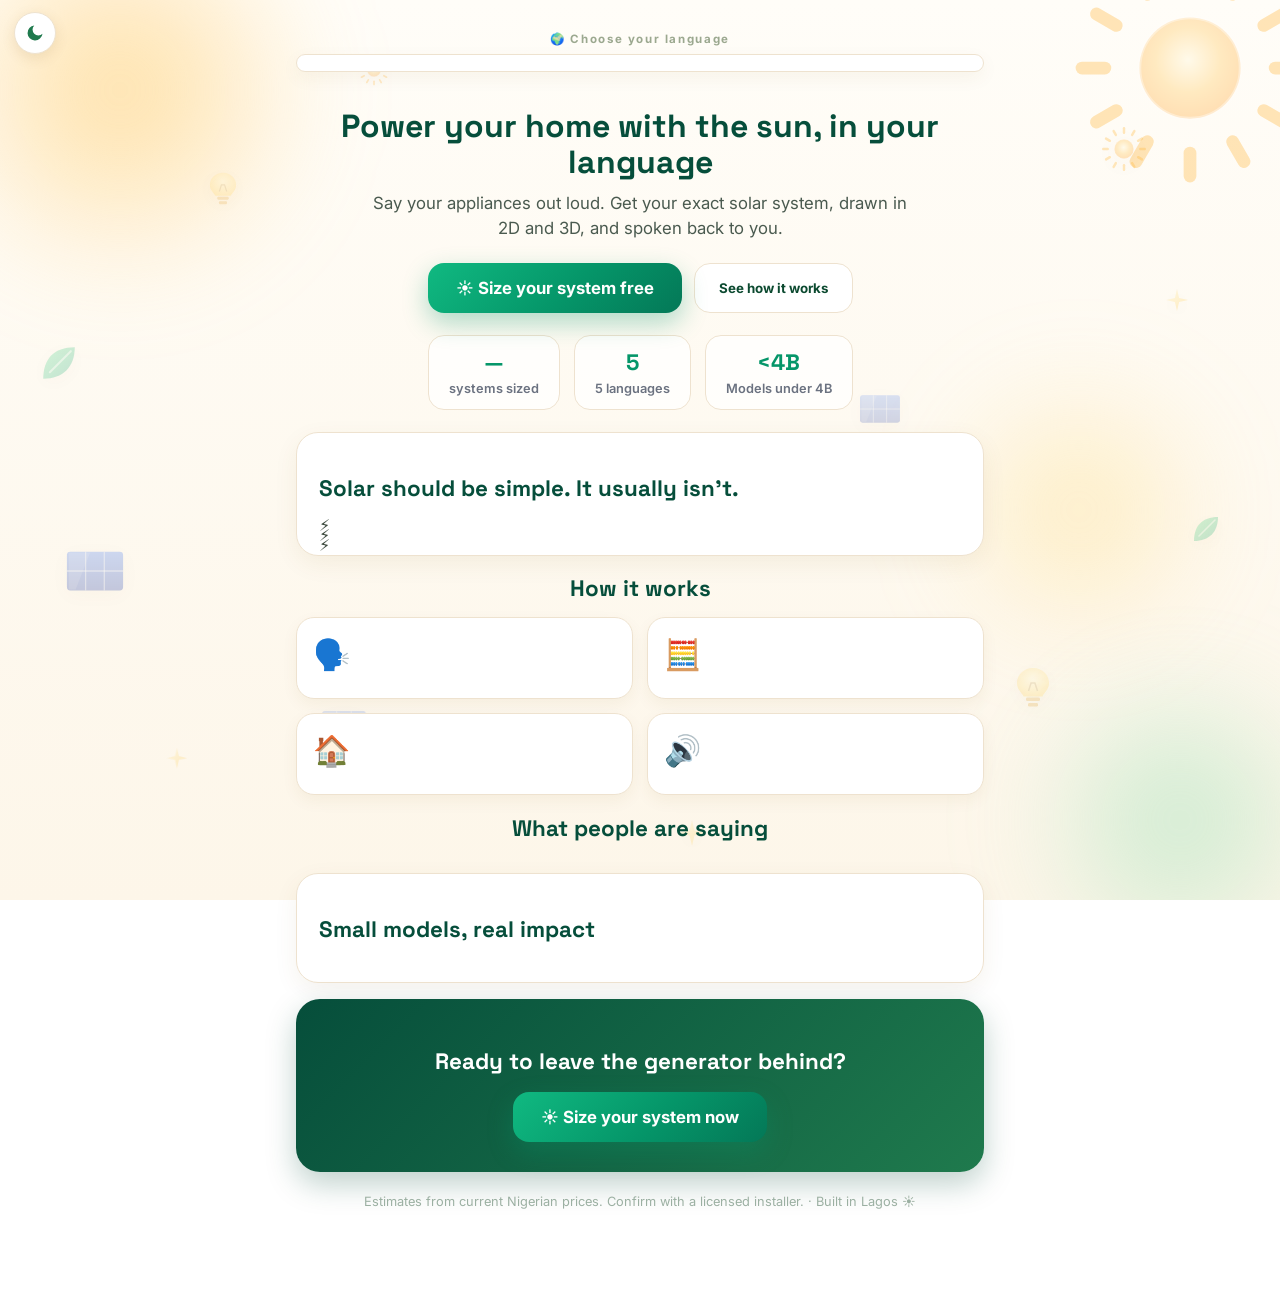
==== web/index.html @ f539d6b6 "Naija Solar: voice-first solar sizing for Nigeria in five languages A standalone app for the Build S" ====
<!doctype html>
<html lang="en">
<head>
<meta charset="utf-8">
<meta name="viewport" content="width=device-width, initial-scale=1, viewport-fit=cover">
<script>/* set the theme before first paint so there is no flash */(function(){try{var t=localStorage.getItem('ns-theme');if(t!=='light'&&t!=='dark')t=window.matchMedia&&window.matchMedia('(prefers-color-scheme: dark)').matches?'dark':'light';document.documentElement.setAttribute('data-theme',t);}catch(e){}})();</script>
<title>Naija Solar — solar sizing in your language</title>
<meta name="description" content="Say your appliances in 5 Nigerian languages and get your exact solar system, drawn in 2D and 3D, spoken back to you. Every model under 4B parameters.">
<link rel="preconnect" href="https://fonts.googleapis.com">
<link rel="preconnect" href="https://fonts.gstatic.com" crossorigin>
<link href="https://fonts.googleapis.com/css2?family=Inter:wght@400;500;600;700;800&family=Space+Grotesk:wght@500;600;700&display=swap" rel="stylesheet">
<link rel="stylesheet" href="/app.css?v=__V__">
<link rel="stylesheet" href="/web/shell.css?v=__V__">
<!--HEAD-->
</head>
<body>
<div id="solarbg" class="solarbg" aria-hidden="true"></div>
<button id="themeBtn" class="themebtn" aria-label="Switch theme" title="Switch theme"></button>
<div id="acct" class="acct"></div>
<div class="wrap">
  <div class="topbar" id="logo"></div>
  <div id="ucount"></div>
  <div class="langlabel" data-i18n="chooseLang">🌍 Choose your language</div>
  <div class="langrow" id="langrow"></div>

  <!-- ════ HOME ════ -->
  <div id="home" class="view">
    <section class="hsection hero">
      <h1 class="hh1" data-i18n="home_h1">Power your home with the sun, in your language</h1>
      <p class="hsub" data-i18n="home_sub">Say your appliances out loud. Get your exact solar system, drawn in 2D and 3D, and spoken back to you.</p>
      <div class="ctarow">
        <button class="bigcta" id="ctaSize" data-i18n="cta_size">☀️ Size your system free</button>
        <button class="ghostcta" id="ctaHow" data-i18n="cta_how">See how it works</button>
      </div>
      <div class="hstats">
        <div class="hstat"><b id="hsCount">—</b><span data-i18n="testi_h2" data-fixed="systems sized">systems sized</span></div>
        <div class="hstat"><b>5</b><span data-i18n="stat_langs">5 languages</span></div>
        <div class="hstat"><b>&lt;4B</b><span data-i18n="stat_models">Models under 4B</span></div>
      </div>
    </section>

    <section class="hsection card">
      <h2 data-i18n="prob_h">Solar should be simple. It usually isn't.</h2>
      <ul class="probs">
        <li data-i18n="prob_1"></li>
        <li data-i18n="prob_2"></li>
        <li data-i18n="prob_3"></li>
      </ul>
    </section>

    <section class="hsection" id="howSec">
      <h2 class="ctr" data-i18n="how_h">How it works</h2>
      <div class="howgrid">
        <div class="howcard"><div class="hi">🗣️</div><div class="ht" data-i18n="how_1t"></div><div class="hsx" data-i18n="how_1s"></div></div>
        <div class="howcard"><div class="hi">🧮</div><div class="ht" data-i18n="how_2t"></div><div class="hsx" data-i18n="how_2s"></div></div>
        <div class="howcard"><div class="hi">🏠</div><div class="ht" data-i18n="how_3t"></div><div class="hsx" data-i18n="how_3s"></div></div>
        <div class="howcard"><div class="hi">🔊</div><div class="ht" data-i18n="how_4t"></div><div class="hsx" data-i18n="how_4s"></div></div>
      </div>
    </section>

    <section class="hsection testi">
      <h2 class="ctr" data-i18n="testi_h">What people are saying</h2>
      <p class="hsub2 ctr" data-i18n="testi_sub"></p>
      <div class="marquee"><div class="track" id="testiTrack"></div></div>
    </section>

    <section class="hsection card why">
      <h2 data-i18n="why_h">Small models, real impact</h2>
      <p data-i18n="why_s"></p>
    </section>

    <section class="hsection finalcta">
      <h2 class="ctr" data-i18n="final_h">Ready to leave the generator behind?</h2>
      <button class="bigcta" id="ctaSize2" data-i18n="final_cta">☀️ Size your system now</button>
    </section>
  </div>

  <!-- ════ APP ════ -->
  <div id="app" class="view" hidden>
    <div class="apptop">
      <button class="backbtn" id="backHome" data-i18n="back_home">← Home</button>
      <button class="tourbtn" id="tourBtn">🧭 <span data-i18n="tour_start">Quick tour</span></button>
    </div>
    <details class="acc" id="guideAcc"><summary id="guideTitle">New here? How Naija Solar works</summary>
      <div class="accbody" id="guide"></div></details>
    <div class="locrow">
      <select id="state" aria-label="State"></select>
      <button class="locbtn" id="geoBtn" data-i18n="loc_btn">Use my location</button>
    </div>
    <div class="locnote" id="locnote"></div>

    <div class="miccard">
      <div class="imode">🎤 <b data-i18n="speak">Speak your appliances</b> <span data-i18n="speak_sub">tap Record, speak, tap Stop</span></div>
      <div class="voicewrap">
        <button class="recordbtn" id="recBtn"><span class="dot"></span><span id="recLbl" data-i18n="record">Record</span></button>
        <span class="voicehint" data-i18n="voicehint">It transcribes and sizes itself.</span>
      </div>
      <div class="imode">⌨️ <b data-i18n="type">Or type them</b></div>
      <div class="inrow">
        <input class="typein" id="textIn" placeholder="or type: 1 fridge, 2 fans, 6 bulbs">
        <button class="gobtn" id="sizeBtn" data-i18n="sizeit">Size it</button>
      </div>
      <div class="imode">✨ <b data-i18n="ex_h">New here? Tap an example</b> <span data-i18n="ex_sub">a full result in one click</span></div>
      <div class="exrow" id="exrow"></div>
      <div class="imode">📷 <b data-i18n="photo">Or snap / upload photos</b></div>
      <label class="drop" id="dropZone">
        <input type="file" id="fileIn" accept="image/*" multiple>
        <div data-i18n="photo_drop">Tap to add photos of your room (up to 5)</div>
        <div class="thumbs" id="thumbs"></div>
      </label>
      <button class="gobtn full" id="photoBtn" data-i18n="detect" style="margin-top:10px">Detect appliances from photo</button>
    </div>

    <div class="status" id="status"></div>

    <div id="result">
      <div id="savednote" class="savednote"></div>
      <div class="tabbar">
        <button class="tabbtn on" data-tab="t3d" data-i18n="tab_3d">🏠 3D Home</button>
        <button class="tabbtn" data-tab="t2d" data-i18n="tab_2d">🖼️ 2D View</button>
        <button class="tabbtn" data-tab="tsys" data-i18n="tab_sys">⚡ System</button>
      </div>
      <div class="tabpanel on" id="t3d">
        <div class="chcard"><div class="chttl"><span data-i18n="hd_3d">Your home in 3D</span> <span class="chsub" data-i18n="hd_3d_sub">drag to look around · scroll to zoom</span></div>
          <div id="house3d" class="house3d"></div></div>
      </div>
      <div class="tabpanel" id="t2d"><div id="twod"></div></div>
      <div class="tabpanel" id="tsys"><div id="system"></div><div id="breakdown"></div></div>

      <div class="narrcard">
        <div class="nhd">🔊 <span data-i18n="hear">Your plan, in your language</span></div>
        <div id="narrText" class="narrtext"></div>
        <div id="narrStatus" class="narrstatus"></div>
        <audio id="narrAudio" controls preload="none" hidden></audio>
      </div>

      <div id="content"></div>

      <details class="acc"><summary data-i18n="adj">🛠️ Adjust appliances</summary><div class="accbody">
        <div class="addbar">
          <select id="picker" aria-label="Appliance"></select>
          <input type="number" id="qty" value="1" min="1" max="50" aria-label="Quantity">
          <button class="fbbtn" id="addBtn" data-i18n="add">➕ Add</button>
          <button class="fbbtn" id="clearBtn" data-i18n="clear">Clear</button>
        </div>
        <div id="applist"></div>
        <button class="gobtn full" id="recalcBtn" data-i18n="update" style="margin-top:10px">Update sizing</button>
      </div></details>

      <details class="acc"><summary data-i18n="askt">💬 Ask about your system</summary><div class="accbody">
        <div class="inrow"><input class="typein" id="qaIn" placeholder="e.g. Why these panels?">
        <button class="gobtn" id="qaBtn" data-i18n="ask_btn">Ask</button></div>
        <div class="qaout" id="qaOut"></div>
      </div></details>

      <details class="acc"><summary data-i18n="where">🛒 Where to buy</summary><div class="accbody" id="vendors"></div></details>

      <details class="acc"><summary data-i18n="fb_acc">💛 Was this helpful? Get updates</summary><div class="accbody">
        <input class="typein" id="fbComment" data-i18n-ph="fb_ph" placeholder="Any comment to help us improve? (optional)" style="width:100%;margin-bottom:8px">
        <div class="exrow"><button class="fbbtn" id="fbUp" data-i18n="fb_up">👍 Helpful</button><button class="fbbtn" id="fbDown" data-i18n="fb_down">👎 Could be better</button></div>
        <div id="fbMsg"></div>
        <div class="ehint" data-i18n="email_hint">📩 Want solar tips, or your result saved? Add your email, optional and no spam.</div>
        <div class="inrow"><input class="typein" id="emailIn" data-i18n-ph="email_ph" placeholder="you@email.com"><button class="gobtn" id="emailBtn" data-i18n="notify">Notify me</button></div>
        <div id="emailMsg"></div>
      </div></details>
    </div>
  </div>

  <div class="footnote" data-i18n="footer">Estimates from current Nigerian prices. Confirm with a licensed installer. · Built in Lagos ☀️</div>
</div>
<div id="sumbar"></div>

<div id="authModal" class="modal" hidden>
  <div class="modalcard">
    <button class="modalx" id="authClose" aria-label="Close">×</button>
    <div class="modalhd" id="authTitle" data-i18n="acc_create">Create your account</div>
    <div class="modalsub" id="authSub" data-i18n="acc_create_sub">Save your sizings and pick up where you left off, anytime.</div>
    <input class="typein mfield" id="auName" data-i18n-ph="f_name" placeholder="Your name" autocomplete="name">
    <input class="typein mfield" id="auEmail" placeholder="you@email.com" type="email" autocomplete="email">
    <input class="typein mfield" id="auPass" data-i18n-ph="f_pass" placeholder="Password (6+ characters)" type="password">
    <div id="authErr" class="warnmsg" style="display:none"></div>
    <button class="gobtn full" id="authSubmit" data-i18n="btn_create">Create account</button>
    <div class="modaltoggle" id="authToggleWrap"></div>
  </div>
</div>

<div id="histModal" class="modal" hidden>
  <div class="modalcard">
    <button class="modalx" id="histClose" aria-label="Close">×</button>
    <div class="modalhd" data-i18n="hist_h">Your saved results</div>
    <div class="modalsub" data-i18n="hist_sub">Tap any result to open it again.</div>
    <div id="histList" class="histlist"></div>
  </div>
</div>

<div id="rateModal" class="modal" hidden>
  <div class="modalcard">
    <button class="modalx" id="rateClose" aria-label="Close">×</button>
    <div class="modalhd" data-i18n="rate_h">How was your result?</div>
    <div class="modalsub" data-i18n="rate_sub">Your rating helps others trust it.</div>
    <div class="stars" id="stars"></div>
    <input class="typein mfield" id="rateName" data-i18n-ph="f_name" placeholder="Your name" style="margin-top:8px">
    <input class="typein mfield" id="rateComment" data-i18n-ph="rate_ph" placeholder="Add a word about your experience (optional)">
    <button class="gobtn full" id="rateSend" data-i18n="rate_send">Send rating</button>
    <div id="rateMsg"></div>
  </div>
</div>

<div id="tourOv" class="tourov" hidden></div>
<div id="tourBox" class="tourbox" hidden></div>

<script src="/web/app.js?v=__V__"></script>
</body>
</html>
---- web/shell.css ----
/* Naija Solar — bespoke shell layout. Component styling (tiles, cards, 3D HUD, chips, sumbar,
   ucount, exbtn, gobtn, typein, achip ...) is reused from the design system in /app.css. */
:root{--cream:#fffbf2;--panel:#fff;--ink:#1b1b1b;--muted:#6b7280;--sun:#ff8a00;--amber:#f4a300;
  --green:#1f7a4d;--green-d:#064e3b;--border:#eee2cf;--mint:#eafaf1;--mintb:#cdeadb}
*{box-sizing:border-box}
html,body{margin:0;padding:0}
body{font-family:'Inter',system-ui,sans-serif;color:var(--ink);
  background:linear-gradient(180deg,#fffdf8 0%,#fdf6e9 100%) fixed;min-height:100vh;
  background-image:linear-gradient(180deg,#fffdf8 0%,#fdf6e9 100%),
    url("data:image/svg+xml,%3Csvg xmlns='http://www.w3.org/2000/svg' width='40' height='40'%3E%3Ccircle cx='6' cy='6' r='1.1' fill='%23f4a300' opacity='0.10'/%3E%3C/svg%3E")}
.wrap{max-width:720px;margin:0 auto;padding:18px 16px 90px}
a{color:var(--green)}
/* header */
.topbar{display:flex;align-items:center;justify-content:center;flex-wrap:wrap;gap:8px}
#ucount{width:100%}
.langlabel{text-align:center;font-size:.72rem;font-weight:700;letter-spacing:.14em;color:#9ba88f;margin:14px 0 8px}
.langrow{display:flex;gap:8px;justify-content:center;flex-wrap:wrap;background:#fff;border:1.5px solid var(--border);
  border-radius:18px;padding:8px;box-shadow:0 6px 18px rgba(120,80,20,.06)}
.langbtn{border:1.5px solid transparent;background:transparent;border-radius:13px;padding:8px 16px;font-weight:700;
  font-size:.92rem;color:#3c4a3e;cursor:pointer;font-family:inherit;transition:all .15s}
.langbtn:hover{background:#f3fbf6}
.langbtn.on{background:linear-gradient(135deg,#10b981,#059669);color:#fff;box-shadow:0 5px 14px rgba(5,150,105,.32)}
/* generic accordion */
details.acc{margin:12px 0;border:1.5px solid #e3eee8;border-radius:16px;background:#fff;
  box-shadow:0 3px 10px rgba(40,110,60,.05);overflow:hidden}
details.acc>summary{padding:14px 16px;font-weight:700;color:#064e3b;font-size:.96rem;cursor:pointer;list-style:none;
  display:flex;align-items:center;justify-content:space-between;gap:8px}
details.acc>summary::-webkit-details-marker{display:none}
details.acc>summary::after{content:"▾";color:#9bb0a2;transition:transform .2s}
details.acc[open]>summary::after{transform:rotate(180deg)}
details.acc .accbody{padding:0 16px 16px}
/* location row */
.locrow{display:flex;gap:10px;margin:10px 0 2px}
.locrow select{flex:2;border:1.5px solid var(--border);border-radius:12px;padding:11px 12px;background:#fff;font-family:inherit;font-size:.92rem;color:#1b1b1b}
.locbtn{flex:1;border:1.5px solid var(--border);background:#fff;border-radius:12px;font-weight:600;cursor:pointer;font-family:inherit;color:#0c4a30}
.locbtn:hover{border-color:#34d399;background:#f3fbf6}
.locnote{color:#5b7a64;font-size:.82rem;margin:6px 2px}
/* input card */
.imode{font-weight:700;color:#064e3b;font-size:.9rem;margin:14px 2px 8px;display:flex;align-items:center;gap:6px;flex-wrap:wrap}
.imode span{font-weight:500;color:#8a9a7c;font-size:.76rem}
.recordbtn{display:inline-flex;align-items:center;gap:10px;background:linear-gradient(135deg,#10b981,#059669);color:#fff;
  border:none;border-radius:999px;padding:12px 26px;font-weight:700;font-size:1rem;cursor:pointer;font-family:inherit;
  box-shadow:0 6px 18px rgba(5,150,105,.34);transition:transform .15s,filter .15s}
.recordbtn:hover{filter:brightness(1.06);transform:translateY(-1px)}
.recordbtn.rec{background:linear-gradient(135deg,#f87171,#ef4444);box-shadow:0 6px 18px rgba(239,68,68,.32)}
.recordbtn .dot{width:11px;height:11px;border-radius:50%;background:#fff}
.recordbtn.rec .dot{animation:recpulse 1s infinite}
@keyframes recpulse{0%,100%{opacity:1}50%{opacity:.25}}
.voicewrap{background:linear-gradient(135deg,#f1fbf6,#fff);border:1.5px solid #cdeadb;border-radius:18px;padding:16px;display:flex;align-items:center;gap:14px;flex-wrap:wrap}
.voicehint{color:#5b7a64;font-size:.84rem}
.inrow{display:flex;gap:8px;margin-top:4px}
.typein input{width:100%}
input.typein{flex:1;border:1.5px solid var(--border);border-radius:14px;padding:13px 15px;font-size:.96rem;font-family:inherit;background:#fbf8f1;color:#1b1b1b}
input.typein:focus{outline:none;border-color:#34d399;background:#fff}
.gobtn{background:linear-gradient(135deg,#10b981,#059669 55%,#047857);color:#fff;border:none;border-radius:14px;
  padding:0 22px;font-weight:700;font-size:.96rem;cursor:pointer;font-family:inherit;box-shadow:0 6px 16px rgba(5,150,105,.3);transition:transform .15s,filter .15s}
.gobtn:hover{filter:brightness(1.05);transform:translateY(-1px)}
.gobtn.full{width:100%;padding:14px}
.exrow{display:flex;gap:8px;flex-wrap:wrap}
.exbtn{background:#fff;border:1.5px solid #cdeadb;border-radius:14px;padding:9px 15px;font-weight:600;color:#0c4a30;cursor:pointer;font-family:inherit;box-shadow:0 3px 10px rgba(40,110,60,.06);transition:all .14s}
.exbtn:hover{border-color:#34d399;transform:translateY(-1px);box-shadow:0 7px 16px rgba(40,110,60,.14);background:#f3fbf6}
.photozone{display:grid;grid-template-columns:1fr;gap:10px}
.drop{display:flex;flex-direction:column;align-items:center;justify-content:center;gap:10px;width:100%;min-height:96px;border:2px dashed #cdeadb;border-radius:18px;background:linear-gradient(135deg,#f6fcf9,#fff);padding:20px;text-align:center;color:#059669;font-weight:600;cursor:pointer;transition:border-color .15s,background .15s}
.drop:hover{border-color:#34d399;background:#f0fbf5}
.drop input{display:none}
.thumbs{display:flex;gap:8px;flex-wrap:wrap;justify-content:center}
.thumbs:empty{display:none}
.thumbs img{width:56px;height:56px;object-fit:cover;border-radius:10px;border:1.5px solid var(--border)}
.status{min-height:8px;color:#0c4a30;font-weight:600;text-align:center;margin:12px 0;font-size:.95rem}
.status .spin{display:inline-block;width:15px;height:15px;border:2.5px solid #cdeadb;border-top-color:#059669;border-radius:50%;animation:spin .7s linear infinite;vertical-align:-3px;margin-right:8px}
@keyframes spin{to{transform:rotate(360deg)}}
/* tabs */
.tabbar{display:flex;gap:6px;background:#fff;border:1.5px solid var(--border);border-radius:16px;padding:6px;margin-bottom:10px;box-shadow:0 6px 18px rgba(120,80,20,.06)}
.tabbtn{flex:1;border:none;background:transparent;border-radius:11px;padding:11px 8px;font-weight:700;font-size:.92rem;color:#3c4a3e;cursor:pointer;font-family:inherit;transition:all .15s}
.tabbtn:hover{background:#f3fbf6}
.tabbtn.on{background:linear-gradient(135deg,#10b981,#059669);color:#fff;box-shadow:0 4px 12px rgba(5,150,105,.28)}
.tabpanel{display:none}.tabpanel.on{display:block}
/* narration audio */
.narrcard{background:#fff;border:1.5px solid var(--border);border-radius:18px;padding:14px 16px;margin:12px 0;box-shadow:0 6px 16px rgba(120,80,20,.06)}
.narrcard .nhd{font-weight:700;color:#064e3b;display:flex;align-items:center;gap:8px;margin-bottom:10px;font-size:.95rem}
.narrcard audio{width:100%}
.narrcard audio[hidden]{display:none}
.narrtext{color:#2c3a30;font-size:1rem;line-height:1.6;margin:2px 0 12px;background:#f7faf6;border:1px solid #e3eee8;border-radius:12px;padding:12px 14px}
.narrtext:empty{display:none}
.narrstatus{color:#5b7a64;font-size:.88rem;font-weight:600;margin-bottom:6px;display:flex;align-items:center;gap:8px}
.narrstatus:empty{display:none}
.narrfail{color:#9a6a1a}
/* app top row + guided tour */
.apptop{display:flex;align-items:center;justify-content:space-between;gap:8px;margin-bottom:4px}
.tourbtn{background:#fff;border:1.5px solid var(--mintb);border-radius:999px;padding:7px 15px;font-weight:700;color:#0c4a30;cursor:pointer;font-family:inherit;font-size:.85rem;box-shadow:0 3px 10px rgba(40,110,60,.08);transition:transform .15s,border-color .15s,background .15s}
.tourbtn:hover{border-color:#34d399;background:#f3fbf6;transform:translateY(-1px)}
.tourov{position:fixed;inset:0;z-index:9998;background:transparent}
.tourhi{position:relative;z-index:9999;box-shadow:0 0 0 4px rgba(16,185,129,.95),0 0 0 9999px rgba(8,15,12,.62);border-radius:14px}
.tourbox{position:fixed;z-index:10000;width:300px;max-width:calc(100vw - 24px);background:#fff;border:1.5px solid var(--mintb);border-radius:16px;padding:16px 18px;box-shadow:0 18px 44px rgba(20,40,25,.34);animation:pop .18s ease}
.tourstep{font-size:.72rem;font-weight:700;color:#059669;letter-spacing:.06em;margin-bottom:4px}
.tourt{font-family:'Space Grotesk',sans-serif;font-weight:700;color:var(--green-d);font-size:1.06rem;margin-bottom:5px}
.tourb{color:#3c4a3e;font-size:.92rem;line-height:1.5;margin-bottom:14px}
.tourbtns{display:flex;justify-content:space-between;align-items:center;gap:10px}
.tourskip{background:none;border:none;color:#6b7280;font-weight:600;cursor:pointer;font-family:inherit;font-size:.88rem}
.tournext{background:linear-gradient(135deg,#10b981,#059669);color:#fff;border:none;border-radius:12px;padding:9px 20px;font-weight:700;cursor:pointer;font-family:inherit;font-size:.92rem;box-shadow:0 5px 14px rgba(5,150,105,.3)}
.tournext:active{transform:scale(.96)}
/* adjust + qa + feedback */
.addbar{display:flex;gap:8px;margin-bottom:8px;flex-wrap:wrap}
.addbar select,.addbar input{border:1.5px solid var(--border);border-radius:12px;padding:10px 12px;font-family:inherit;background:#fff}
.addbar select{flex:2}.addbar input{width:78px}
.okmsg{background:#eafaf1;border:1px solid #b7ebcf;border-radius:12px;padding:9px 12px;color:#0c4a30;font-weight:600;font-size:.88rem;margin-top:8px}
.warnmsg{background:#fff4e8;border:1px solid #f3d3a8;border-radius:12px;padding:9px 12px;color:#7a4a12;font-weight:600;font-size:.88rem;margin-top:8px}
.ehint{color:#5b7a64;font-size:.82rem;margin:12px 2px 6px;line-height:1.4}
.fbbtn{background:#fff;border:1.5px solid #cdeadb;border-radius:12px;padding:9px 16px;font-weight:600;color:#0c4a30;cursor:pointer;font-family:inherit}
.fbbtn:hover{border-color:#34d399;background:#f0fbf5}
.qaout{margin-top:10px;color:#26342b;font-size:.95rem;line-height:1.55}
/* account widget */
.acct{position:fixed;top:12px;right:14px;z-index:30}
.acctbtn{background:#fff;border:1.5px solid var(--border);border-radius:999px;padding:9px 17px;font-weight:700;color:#0c4a30;cursor:pointer;font-family:inherit;box-shadow:0 4px 14px rgba(120,80,20,.12)}
.acctbtn:hover{border-color:#34d399;background:#f3fbf6}
.userchip{display:flex;align-items:center;gap:9px;background:#fff;border:1.5px solid var(--border);border-radius:999px;padding:6px 12px 6px 6px;cursor:pointer;box-shadow:0 4px 14px rgba(120,80,20,.12)}
.userchip .av{width:30px;height:30px;border-radius:50%;background:linear-gradient(135deg,#10b981,#059669);color:#fff;display:flex;align-items:center;justify-content:center;font-weight:700;font-family:'Space Grotesk',sans-serif;font-size:.95rem}
.userchip .un{font-weight:700;color:#0c4a30;font-size:.9rem;max-width:120px;overflow:hidden;text-overflow:ellipsis;white-space:nowrap}
.menu{position:absolute;top:48px;right:0;background:#fff;border:1.5px solid var(--border);border-radius:14px;box-shadow:0 14px 34px rgba(40,110,60,.2);min-width:190px;overflow:hidden}
.menu[hidden]{display:none}
.menu .mi{color:#9ba88f;font-size:.74rem;font-weight:700;letter-spacing:.06em;padding:11px 16px 5px;text-transform:uppercase}
.menu button{display:block;width:100%;text-align:left;border:none;background:#fff;padding:11px 16px;font-family:inherit;font-size:.92rem;color:#26342b;cursor:pointer}
.menu button:hover{background:#f3fbf6}
/* modals */
.modal{position:fixed;inset:0;background:rgba(20,30,22,.45);backdrop-filter:blur(3px);z-index:50;display:flex;align-items:center;justify-content:center;padding:18px}
.modal[hidden]{display:none}
.modalcard{background:#fff;border-radius:22px;padding:26px 24px;max-width:382px;width:100%;box-shadow:0 24px 60px rgba(20,40,25,.32);position:relative;animation:pop .18s ease}
@keyframes pop{from{transform:scale(.96);opacity:0}to{transform:scale(1);opacity:1}}
.modalx{position:absolute;top:12px;right:15px;border:none;background:none;font-size:1.6rem;color:#9bb0a2;cursor:pointer;line-height:1}
.modalhd{font-family:'Space Grotesk',sans-serif;font-weight:700;color:var(--green-d);font-size:1.32rem}
.modalsub{color:var(--muted);font-size:.9rem;margin:5px 0 18px;line-height:1.45}
.mfield{width:100%;margin-bottom:10px}
.modaltoggle{text-align:center;margin-top:14px;color:var(--muted);font-size:.88rem}
.modaltoggle a{color:#059669;font-weight:700;cursor:pointer}
.histlist{display:flex;flex-direction:column;gap:10px;max-height:62vh;overflow:auto}
.histitem{border:1.5px solid var(--border);border-radius:14px;padding:12px 14px;cursor:pointer;transition:all .14s;background:#fff}
.histitem:hover{border-color:#34d399;background:#f3fbf6;transform:translateY(-1px)}
.histitem .ht{font-weight:700;color:#0c4a30;font-size:.95rem}
.histitem .hm{color:#6b7280;font-size:.82rem;margin-top:4px;display:flex;gap:12px;flex-wrap:wrap}
.histitem .hm b{color:#059669;font-family:'Space Grotesk',sans-serif}
.histempty{color:#9bb0a2;text-align:center;padding:18px;font-size:.9rem}
/* saved indicator */
.savednote:empty{display:none}
.savednote .ok{background:#eafaf1;border:1px solid #b7ebcf;border-radius:12px;padding:10px 14px;color:#0c4a30;font-weight:600;font-size:.88rem;display:flex;align-items:center;gap:8px}
.savednote .prompt{background:#fff8ec;border:1px solid #f3d9a8;border-radius:12px;padding:10px 14px;color:#7a4a12;font-weight:600;font-size:.88rem;cursor:pointer;display:flex;align-items:center;justify-content:space-between;gap:8px}
.savednote .prompt:hover{background:#fff3dc}
#result{display:none}
#result.show{display:block}
.footnote{text-align:center;color:#9bb0a2;font-size:.8rem;margin:22px 0 0}
/* ── animated solar background ── */
.solarbg{position:fixed;inset:0;z-index:-1;overflow:hidden;pointer-events:none}
.solarbg .defs{position:absolute;width:0;height:0;overflow:hidden}
.solarbg .glow{position:absolute;border-radius:50%;filter:blur(46px)}
.solarbg .g1{width:420px;height:420px;background:radial-gradient(circle,rgba(255,201,99,.58),transparent 68%);top:-120px;left:-90px;animation:gdrift1 28s ease-in-out infinite}
.solarbg .g2{width:340px;height:340px;background:radial-gradient(circle,rgba(150,222,178,.5),transparent 68%);bottom:-90px;right:-70px;animation:gdrift2 34s ease-in-out infinite}
.solarbg .g3{width:300px;height:300px;background:radial-gradient(circle,rgba(255,218,120,.42),transparent 68%);top:40%;right:4%;animation:gdrift1 24s ease-in-out infinite reverse}
/* the rising hero sun */
.solarbg .herosun{position:absolute;top:-52px;right:-30px;width:240px;height:240px;opacity:.32;will-change:transform;animation:floaty 32s ease-in-out infinite}
.solarbg .herosun .spin,.solarbg .float .spin{display:block;width:100%;height:100%;transform-origin:50% 50%}
.solarbg .herosun .spin{animation:spin360 80s linear infinite}
.solarbg .float .spin.slow{animation:spin360 50s linear infinite}
.solarbg .float{position:absolute;opacity:var(--op,.2);will-change:transform;animation-name:floaty;animation-timing-function:ease-in-out;animation-iteration-count:infinite}
.solarbg .float.tw{animation-name:twinkle}
.solarbg .float svg{width:100%;height:100%;display:block;filter:drop-shadow(0 4px 10px rgba(120,80,20,.12))}
@keyframes floaty{0%,100%{transform:translateY(0) rotate(0)}50%{transform:translateY(-24px) rotate(9deg)}}
@keyframes spin360{to{transform:rotate(360deg)}}
@keyframes twinkle{0%,100%{opacity:calc(var(--op,.2)*.32);transform:scale(.8) rotate(0)}50%{opacity:var(--op,.2);transform:scale(1.14) rotate(10deg)}}
@keyframes gdrift1{0%,100%{transform:translate(0,0) scale(1)}50%{transform:translate(46px,34px) scale(1.08)}}
@keyframes gdrift2{0%,100%{transform:translate(0,0) scale(1)}50%{transform:translate(-44px,-30px) scale(1.1)}}
/* a touch brighter against the dark theme */
html[data-theme="dark"] .solarbg .herosun{opacity:.42}
html[data-theme="dark"] .solarbg .float{opacity:calc(var(--op,.2) + .08)}
html[data-theme="dark"] .solarbg .float svg{filter:drop-shadow(0 4px 12px rgba(0,0,0,.4))}
@media(prefers-reduced-motion:reduce){.solarbg .float,.solarbg .glow,.solarbg .herosun,.solarbg .spin,.track{animation:none}.solarbg .float.tw{opacity:var(--op,.2)}}
/* ── home page ── */
.view{animation:fadein .3s ease}
@keyframes fadein{from{opacity:0;transform:translateY(8px)}to{opacity:1;transform:none}}
.hsection{margin:16px 0}
.hsection.card{background:#fff;border:1.5px solid var(--border);border-radius:22px;padding:22px;box-shadow:0 8px 24px rgba(120,80,20,.07)}
.hero{text-align:center;padding:14px 6px 6px}
.hh1{font-family:'Space Grotesk',sans-serif;font-weight:700;color:var(--green-d);font-size:2rem;line-height:1.14;margin:6px 0}
.hsub{color:#4a5a4f;font-size:1.05rem;line-height:1.5;max-width:540px;margin:10px auto 0}
.ctarow{display:flex;gap:12px;justify-content:center;flex-wrap:wrap;margin:22px 0 6px}
.bigcta{background:linear-gradient(135deg,#10b981,#059669 55%,#047857);color:#fff;border:none;border-radius:16px;padding:15px 28px;font-weight:700;font-size:1.05rem;cursor:pointer;font-family:inherit;box-shadow:0 10px 26px rgba(5,150,105,.32);transition:transform .15s,filter .15s}
.bigcta:hover{filter:brightness(1.06);transform:translateY(-2px)}
.ghostcta{background:#fff;border:1.5px solid var(--border);border-radius:16px;padding:15px 24px;font-weight:700;color:#0c4a30;cursor:pointer;font-family:inherit}
.ghostcta:hover{border-color:#34d399;background:#f3fbf6}
.hstats{display:flex;gap:14px;justify-content:center;flex-wrap:wrap;margin-top:22px}
.hstat{background:rgba(255,255,255,.72);border:1.5px solid var(--border);border-radius:16px;padding:12px 20px;min-width:96px}
.hstat b{display:block;font-family:'Space Grotesk',sans-serif;color:#059669;font-size:1.4rem}
.hstat span{color:#6b7280;font-size:.8rem;font-weight:600}
.hsection h2{font-family:'Space Grotesk',sans-serif;color:var(--green-d);font-size:1.4rem;margin-bottom:10px}
.ctr{text-align:center}
.probs{list-style:none;padding:0;margin:0;display:flex;flex-direction:column;gap:10px}
.probs li{padding-left:26px;position:relative;color:#3c4a3e;line-height:1.5}
.probs li::before{content:"⚡";position:absolute;left:0;top:0}
.howgrid{display:grid;grid-template-columns:repeat(2,1fr);gap:14px;margin-top:14px}
.howcard{background:#fff;border:1.5px solid var(--border);border-radius:18px;padding:18px 16px;box-shadow:0 6px 16px rgba(120,80,20,.06)}
.howcard .hi{font-size:30px}
.howcard .ht{font-family:'Space Grotesk',sans-serif;font-weight:700;color:var(--green-d);font-size:1.05rem;margin:8px 0 5px}
.howcard .hsx{color:#5b5444;font-size:.9rem;line-height:1.45}
.hsub2{color:#6b7280;font-size:.95rem;margin:4px 0 14px}
.why p{color:#3c4a3e;line-height:1.55}
.finalcta{text-align:center;background:linear-gradient(135deg,#064e3b,#1f7a4d);border-radius:24px;padding:30px 22px;box-shadow:0 12px 30px rgba(6,78,59,.26)}
.finalcta h2{color:#fff!important;margin-bottom:16px}
.backbtn{background:none;border:none;color:#059669;font-weight:700;cursor:pointer;font-family:inherit;font-size:.95rem;padding:6px 2px;margin-bottom:6px}
.backbtn:hover{text-decoration:underline}
/* ── testimonials marquee ── */
.marquee{overflow:hidden;position:relative;margin-top:6px;-webkit-mask-image:linear-gradient(90deg,transparent,#000 7%,#000 93%,transparent);mask-image:linear-gradient(90deg,transparent,#000 7%,#000 93%,transparent)}
.track{display:flex;gap:14px;width:max-content;animation:marq 46s linear infinite}
.marquee:hover .track{animation-play-state:paused}
@keyframes marq{to{transform:translateX(-50%)}}
.tcard{flex:0 0 268px;background:#fff;border:1.5px solid var(--border);border-radius:18px;padding:16px 18px;box-shadow:0 6px 16px rgba(120,80,20,.06)}
.tcard .trow{display:flex;align-items:center;justify-content:space-between;gap:8px;margin-bottom:2px}
.tcard .trate{color:#f4a300;font-size:.95rem;letter-spacing:2px}
.tcard .tlang{font-size:.66rem;font-weight:700;color:#0c4a30;background:#eafaf1;border:1px solid #cdeadb;border-radius:999px;padding:3px 9px;white-space:nowrap}
.tcard .ttext{color:#26342b;font-size:.94rem;line-height:1.5;margin:8px 0 10px}
.tcard .tname{font-family:'Space Grotesk',sans-serif;font-weight:700;color:#0c4a30;font-size:.86rem}
/* ── stars ── */
.stars{display:flex;gap:6px;justify-content:center;font-size:2rem;margin:6px 0}
.stars .star{color:#e3d9c4;cursor:pointer;transition:transform .1s}
.stars .star.on{color:#f4a300}
.stars .star:hover{transform:scale(1.15)}
/* ── responsive ── */
@media(max-width:560px){
  .wrap{padding-top:52px}
  .acct{top:10px;right:10px}
  .acctbtn{padding:8px 14px;font-size:.9rem}
  .userchip .un{max-width:84px}
  .langbtn{padding:7px 11px;font-size:.86rem}
  .tabbtn{font-size:.82rem;padding:10px 5px}
  .hh1{font-size:1.6rem}.hsub{font-size:1rem}
  .howgrid{grid-template-columns:1fr}
  .ctarow{flex-direction:column}
  .bigcta,.ghostcta{width:100%}
  .modalcard{padding:22px 18px}
  .themebtn{top:10px;left:10px;width:38px;height:38px}
}

/* ════════════════ theme toggle + interaction polish ════════════════ */
.themebtn{position:fixed;top:12px;left:14px;z-index:30;width:42px;height:42px;border-radius:999px;
  background:#fff;border:1.5px solid var(--border);cursor:pointer;display:flex;align-items:center;justify-content:center;
  color:#0c4a30;box-shadow:0 4px 14px rgba(120,80,20,.12);transition:transform .18s ease,border-color .15s,background .25s}
.themebtn:hover{border-color:#34d399;transform:translateY(-1px) rotate(-10deg)}
.themebtn:active{transform:scale(.9)}
.themebtn svg{width:20px;height:20px;display:block}
/* clear keyboard focus rings everywhere */
button:focus-visible,select:focus-visible,input:focus-visible,a:focus-visible,summary:focus-visible,label:focus-visible{
  outline:2.5px solid #34d399;outline-offset:2px;border-radius:10px}
/* tab panels fade in like the views */
.tabpanel.on{animation:fadein .28s ease}
/* tactile press feedback on the primary controls */
.bigcta:active,.ghostcta:active,.gobtn:active,.recordbtn:active,.tabbtn:active,.langbtn:active,.exbtn:active,.fbbtn:active,.locbtn:active{transform:translateY(0) scale(.97)}
/* smooth cross-fade when the theme flips */
body,.langrow,details.acc,.tabbar,.narrcard,.hsection.card,.howcard,.tcard,.miccard,.modalcard,.acctbtn,.userchip,.histitem,input.typein,.locrow select,.exbtn,.fbbtn,.ghostcta,.themebtn{transition:background-color .3s ease,border-color .3s ease,color .25s ease}

/* ════════════════ dark mode ════════════════ */
html[data-theme="dark"]{
  --cream:#0f1714;--panel:#18221d;--ink:#e8efe9;--muted:#93a59b;--green:#34d399;--green-d:#7fe3a9;
  --border:#2b3a32;--mint:#16271d;--mintb:#2f4a39;--card:#18221d;--field:#212c26;--line:#2c3a33;
  --brand:#7fe3a9;--ink-soft:#c2d0c8}
html[data-theme="dark"] body{background:linear-gradient(180deg,#0f1714 0%,#0a110e 100%) fixed;background-image:linear-gradient(180deg,#0f1714 0%,#0a110e 100%)}
html[data-theme="dark"] .langlabel{color:#7c9488}
html[data-theme="dark"] .themebtn{color:#ffc24d}   /* warm glowing sun on dark */
.themebtn{color:#1f7a4d}   /* crescent moon, light mode */
/* surfaces: cards & controls */
html[data-theme="dark"] .langrow,html[data-theme="dark"] details.acc,html[data-theme="dark"] .tabbar,
html[data-theme="dark"] .narrcard,html[data-theme="dark"] .acctbtn,html[data-theme="dark"] .userchip,
html[data-theme="dark"] .menu,html[data-theme="dark"] .modalcard,html[data-theme="dark"] .histitem,
html[data-theme="dark"] .hsection.card,html[data-theme="dark"] .howcard,html[data-theme="dark"] .ghostcta,
html[data-theme="dark"] .tcard,html[data-theme="dark"] .themebtn{background:var(--card);border-color:var(--line)}
html[data-theme="dark"] .miccard{background:rgba(24,34,29,.93);border-color:var(--line)}
html[data-theme="dark"] .hstat{background:rgba(24,34,29,.62);border-color:var(--line)}
html[data-theme="dark"] .voicewrap{background:linear-gradient(135deg,#1c2722,#16201b);border-color:var(--line)}
html[data-theme="dark"] .drop{background:linear-gradient(135deg,#1a2520,#141d19);border-color:#2f4a39;color:#7fe3a9}
html[data-theme="dark"] .drop:hover{background:#1c2924}
/* fields */
html[data-theme="dark"] input.typein,html[data-theme="dark"] .locrow select,html[data-theme="dark"] .locbtn,
html[data-theme="dark"] .addbar select,html[data-theme="dark"] .addbar input,html[data-theme="dark"] .exbtn,
html[data-theme="dark"] .fbbtn{background:var(--field);border-color:var(--line);color:var(--ink-soft)}
html[data-theme="dark"] input.typein{color:var(--ink)}
html[data-theme="dark"] input.typein:focus{background:#1b2620;border-color:#34d399}
/* headings & brand text */
html[data-theme="dark"] .hh1,html[data-theme="dark"] .hsection h2,html[data-theme="dark"] .howcard .ht,
html[data-theme="dark"] .modalhd,html[data-theme="dark"] .imode,html[data-theme="dark"] .narrcard .nhd,
html[data-theme="dark"] details.acc>summary,html[data-theme="dark"] .userchip .un,html[data-theme="dark"] .acctbtn,
html[data-theme="dark"] .histitem .ht,html[data-theme="dark"] .ghostcta,html[data-theme="dark"] .exbtn,
html[data-theme="dark"] .fbbtn,html[data-theme="dark"] .tcard .tname,html[data-theme="dark"] .status,
html[data-theme="dark"] .backbtn{color:var(--brand)}
/* body & secondary text */
html[data-theme="dark"] .hsub,html[data-theme="dark"] .probs li,html[data-theme="dark"] .why p,
html[data-theme="dark"] .howcard .hsx,html[data-theme="dark"] .qaout,html[data-theme="dark"] .tcard .ttext,
html[data-theme="dark"] .menu button,html[data-theme="dark"] .langbtn,html[data-theme="dark"] .tabbtn,
html[data-theme="dark"] .imode span{color:var(--ink-soft)}
html[data-theme="dark"] .locnote,html[data-theme="dark"] .voicehint,html[data-theme="dark"] .ehint,
html[data-theme="dark"] .hsub2,html[data-theme="dark"] .modalsub,html[data-theme="dark"] .footnote,
html[data-theme="dark"] .hstat span,html[data-theme="dark"] .histitem .hm,html[data-theme="dark"] .modaltoggle,
html[data-theme="dark"] .menu .mi,html[data-theme="dark"] .histempty{color:var(--muted)}
/* hover states */
html[data-theme="dark"] .langbtn:hover,html[data-theme="dark"] .tabbtn:hover,html[data-theme="dark"] .exbtn:hover,
html[data-theme="dark"] .fbbtn:hover,html[data-theme="dark"] .locbtn:hover,html[data-theme="dark"] .acctbtn:hover,
html[data-theme="dark"] .histitem:hover,html[data-theme="dark"] .menu button:hover,html[data-theme="dark"] .ghostcta:hover{background:#202d26;border-color:#34d399}
/* status / success / warning pills */
html[data-theme="dark"] .okmsg,html[data-theme="dark"] .savednote .ok{background:#13291e;border-color:#2f6b48;color:#7fe3a9}
html[data-theme="dark"] .warnmsg,html[data-theme="dark"] .savednote .prompt{background:#2a2113;border-color:#6b531f;color:#f0c890}
html[data-theme="dark"] .savednote .prompt:hover{background:#332817}
/* result surfaces generated by /app.css */
html[data-theme="dark"] .chip,html[data-theme="dark"] .rcard,html[data-theme="dark"] .vcard,
html[data-theme="dark"] .chcard,html[data-theme="dark"] .label-wrap{background:var(--card)!important;border-color:var(--line)!important}
html[data-theme="dark"] .tile{background:linear-gradient(165deg,#1c2721,#14201a)!important;border-color:#2f4a39!important}
html[data-theme="dark"] .miccard,html[data-theme="dark"] .chcard{backdrop-filter:none}
html[data-theme="dark"] .chip b,html[data-theme="dark"] .rcard .t,html[data-theme="dark"] .vtop b,
html[data-theme="dark"] .chttl,html[data-theme="dark"] .bdh,html[data-theme="dark"] .vsec,
html[data-theme="dark"] .audiolabel,html[data-theme="dark"] .rcard .ic{color:var(--brand)!important}
html[data-theme="dark"] .chip .cn,html[data-theme="dark"] .rcard .s,html[data-theme="dark"] .tile .l,
html[data-theme="dark"] .bn,html[data-theme="dark"] .bw,html[data-theme="dark"] .fine,
html[data-theme="dark"] .chsub{color:var(--muted)!important}
html[data-theme="dark"] .bbar{background:#243029!important}
html[data-theme="dark"] .h3dhud span{background:rgba(20,29,25,.92)!important;border-color:var(--line)!important;color:#7fe3a9!important}
html[data-theme="dark"] .h3dhud .h3dhint{background:rgba(127,227,169,.16)!important;color:#cdeedd!important}
html[data-theme="dark"] .vintro{background:#16271d!important;border-color:var(--line)!important;color:var(--ink-soft)!important}
html[data-theme="dark"] .narrtext{background:#16201b;border-color:var(--line);color:var(--ink-soft)}
html[data-theme="dark"] .narrstatus{color:var(--muted)}
html[data-theme="dark"] .tourbtn,html[data-theme="dark"] .tourbox{background:var(--card);border-color:var(--line)}
html[data-theme="dark"] .tourbtn,html[data-theme="dark"] .tourt{color:var(--brand)}
html[data-theme="dark"] .tourb{color:var(--ink-soft)}
html[data-theme="dark"] .tourbtn:hover{background:#202d26}
html[data-theme="dark"] .tourhi{box-shadow:0 0 0 4px rgba(52,211,153,.9),0 0 0 9999px rgba(0,0,0,.66)}
html[data-theme="dark"] .tcard .tlang{background:#16271d;border-color:var(--line);color:var(--brand)}
html[data-theme="dark"] .rcard .ic{background:linear-gradient(160deg,#1b2620,#15211b)!important;box-shadow:inset 0 0 0 1px #2f4a39!important}
/* the 2D illustration and charts read better on a light plate, even in dark */
html[data-theme="dark"] #twod svg,html[data-theme="dark"] .chcard svg{background:#f3f7f3;border-radius:14px}

/* ════════════════ entrance + hover motion ════════════════ */
/* result headline tiles rise in, lightly staggered */
@keyframes rise{from{opacity:0;transform:translateY(12px)}to{opacity:1;transform:none}}
#content .tiles .tile{animation:rise .45s cubic-bezier(.2,.7,.2,1) both}
#content .tiles .tile:nth-child(2){animation-delay:.07s}
#content .tiles .tile:nth-child(3){animation-delay:.14s}
#content .recs .rcard{animation:rise .4s ease both}
#content .recs .rcard:nth-child(2){animation-delay:.05s}
#content .recs .rcard:nth-child(3){animation-delay:.1s}
#content .recs .rcard:nth-child(4){animation-delay:.15s}
/* cards lift on hover for a touch of life */
.howcard,.tcard{transition:transform .2s ease,box-shadow .2s ease,background-color .3s ease,border-color .3s ease}
.howcard:hover{transform:translateY(-4px);box-shadow:0 14px 30px rgba(40,110,60,.14)}
.tcard:hover{transform:translateY(-3px)}
.vcard{transition:transform .16s ease,border-color .16s ease,box-shadow .16s ease}
.vcard:hover{transform:translateY(-2px);border-color:#34d399;box-shadow:0 8px 18px rgba(40,110,60,.12)}
.recordbtn,.bigcta,.gobtn{will-change:transform}
html[data-theme="dark"] .howcard:hover{box-shadow:0 14px 30px rgba(0,0,0,.4)}
@media(prefers-reduced-motion:reduce){#content .tiles .tile,#content .recs .rcard,.view,.tabpanel.on{animation:none}}
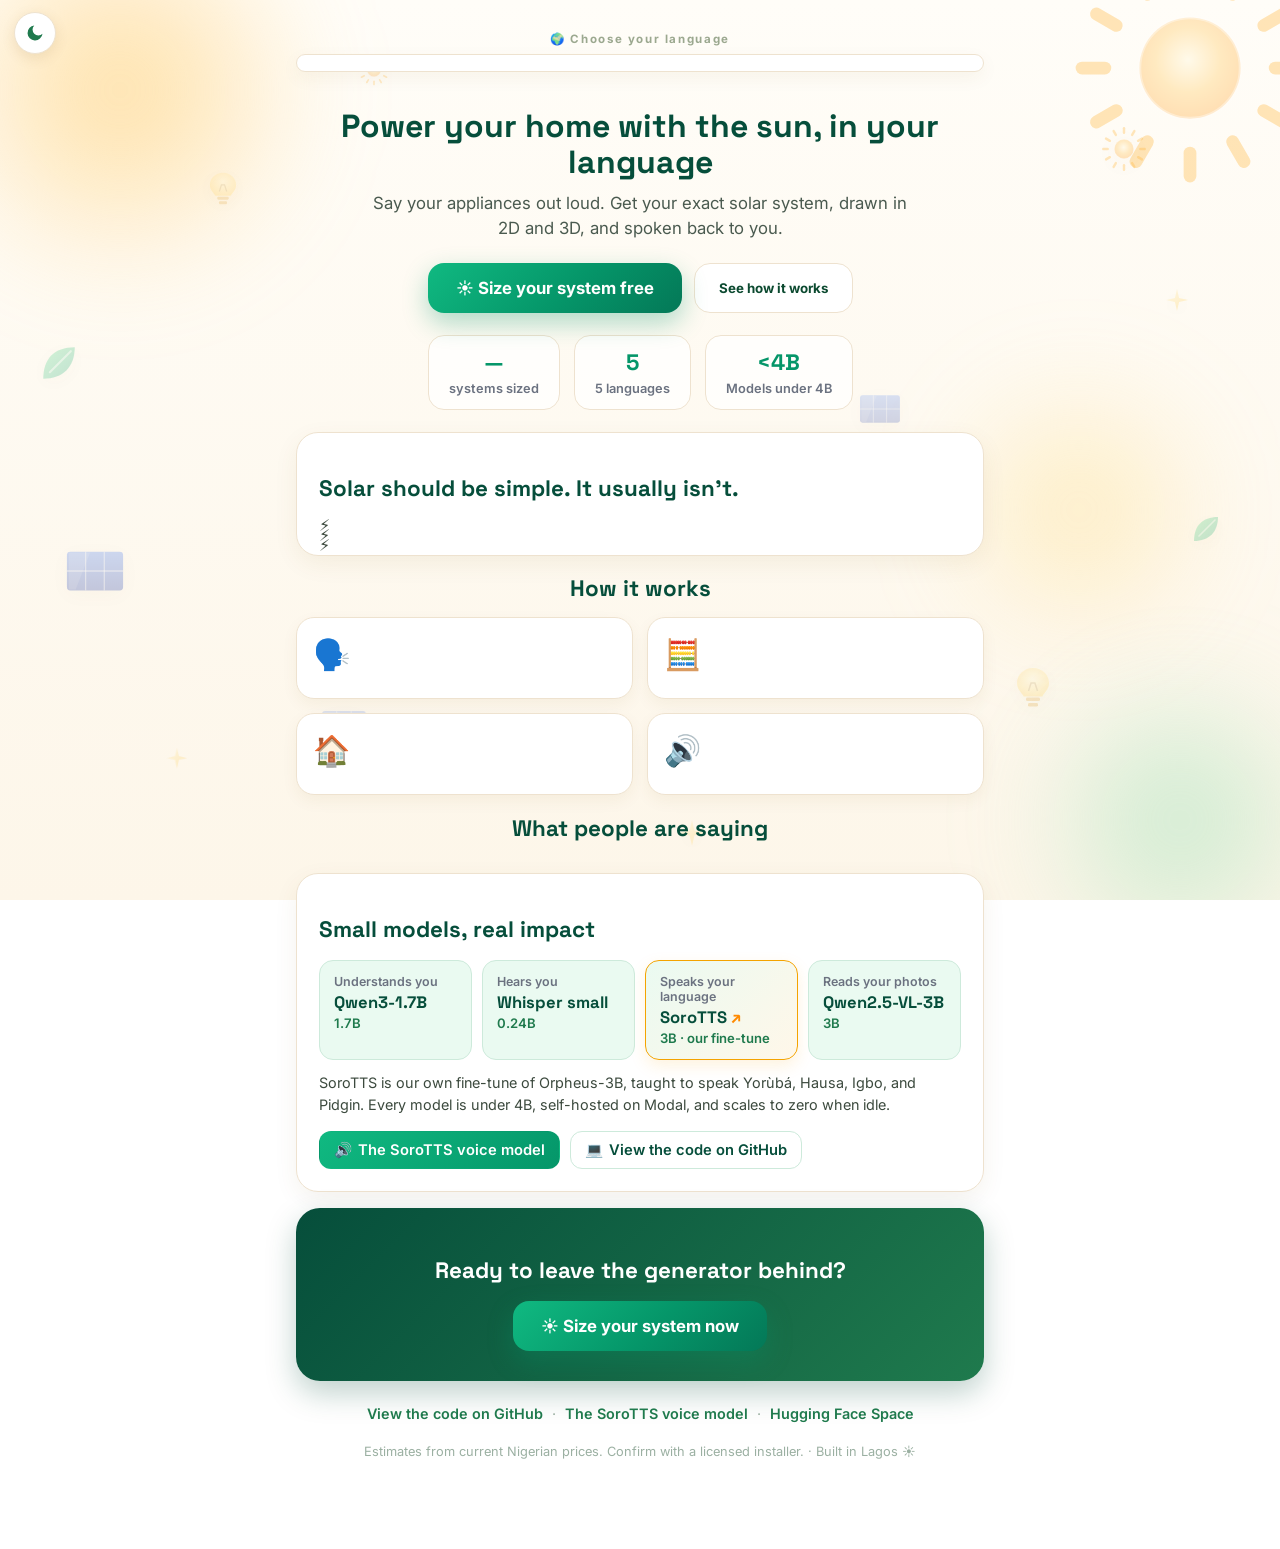
==== commit 36ac0c6d: "Home page: showcase the four models (SoroTTS fine-tune highlighted) and link out to GitHub + the Sor" ====
--- a/web/index.html
+++ b/web/index.html
@@ -64,9 +64,24 @@
       <div class="marquee"><div class="track" id="testiTrack"></div></div>
     </section>
 
-    <section class="hsection card why">
+    <section class="hsection card why" id="modelsSec">
       <h2 data-i18n="why_h">Small models, real impact</h2>
       <p data-i18n="why_s"></p>
+      <div class="modelgrid">
+        <div class="mcard"><div class="mrole" data-i18n="m_text">Understands you</div><div class="mname">Qwen3-1.7B</div><div class="mparam">1.7B</div></div>
+        <div class="mcard"><div class="mrole" data-i18n="m_asr">Hears you</div><div class="mname">Whisper small</div><div class="mparam">0.24B</div></div>
+        <a class="mcard feat" href="https://huggingface.co/Shinzmann/sorotts" target="_blank" rel="noopener">
+          <div class="mrole" data-i18n="m_voice">Speaks your language</div>
+          <div class="mname">SoroTTS <span class="ext">↗</span></div>
+          <div class="mparam">3B · <span data-i18n="m_ours">our fine-tune</span></div>
+        </a>
+        <div class="mcard"><div class="mrole" data-i18n="m_vision">Reads your photos</div><div class="mname">Qwen2.5-VL-3B</div><div class="mparam">3B</div></div>
+      </div>
+      <p class="modelnote" data-i18n="models_note">SoroTTS is our own fine-tune of Orpheus-3B, taught to speak Yorùbá, Hausa, Igbo, and Pidgin. Every model is under 4B, self-hosted on Modal, and scales to zero when idle.</p>
+      <div class="linkrow">
+        <a class="linkbtn primary" href="https://huggingface.co/Shinzmann/sorotts" target="_blank" rel="noopener">🔊 <span data-i18n="lnk_soro">The SoroTTS voice model</span></a>
+        <a class="linkbtn" href="https://github.com/Mystique1337/naija-solar" target="_blank" rel="noopener">💻 <span data-i18n="lnk_git">View the code on GitHub</span></a>
+      </div>
     </section>
 
     <section class="hsection finalcta">
@@ -115,6 +130,7 @@
 
     <div id="result">
       <div id="savednote" class="savednote"></div>
+      <div id="detected" class="detected" hidden></div>
       <div class="tabbar">
         <button class="tabbtn on" data-tab="t3d" data-i18n="tab_3d">🏠 3D Home</button>
         <button class="tabbtn" data-tab="t2d" data-i18n="tab_2d">🖼️ 2D View</button>
@@ -163,9 +179,18 @@
         <div class="inrow"><input class="typein" id="emailIn" data-i18n-ph="email_ph" placeholder="you@email.com"><button class="gobtn" id="emailBtn" data-i18n="notify">Notify me</button></div>
         <div id="emailMsg"></div>
       </div></details>
-    </div>
-  </div>
-
+
+      <button class="gobtn full newbtn" id="newSizing" data-i18n="new_sizing">🔄 Size another system</button>
+    </div>
+  </div>
+
+  <div class="footlinks">
+    <a href="https://github.com/Mystique1337/naija-solar" target="_blank" rel="noopener" data-i18n="lnk_git">View the code on GitHub</a>
+    <span>·</span>
+    <a href="https://huggingface.co/Shinzmann/sorotts" target="_blank" rel="noopener" data-i18n="lnk_soro">The SoroTTS voice model</a>
+    <span>·</span>
+    <a href="https://huggingface.co/spaces/build-small-hackathon/naija-solar" target="_blank" rel="noopener" data-i18n="lnk_space">Hugging Face Space</a>
+  </div>
   <div class="footnote" data-i18n="footer">Estimates from current Nigerian prices. Confirm with a licensed installer. · Built in Lagos ☀️</div>
 </div>
 <div id="sumbar"></div>
--- a/web/shell.css
+++ b/web/shell.css
@@ -144,6 +144,15 @@
 .savednote .ok{background:#eafaf1;border:1px solid #b7ebcf;border-radius:12px;padding:10px 14px;color:#0c4a30;font-weight:600;font-size:.88rem;display:flex;align-items:center;gap:8px}
 .savednote .prompt{background:#fff8ec;border:1px solid #f3d9a8;border-radius:12px;padding:10px 14px;color:#7a4a12;font-weight:600;font-size:.88rem;cursor:pointer;display:flex;align-items:center;justify-content:space-between;gap:8px}
 .savednote .prompt:hover{background:#fff3dc}
+/* "from your photo" callout: what the vision reader extracted */
+.detected{background:#fff8ec;border:1px solid #f3d9a8;border-left:4px solid var(--sun);border-radius:12px;padding:11px 14px;margin-bottom:12px}
+.detected[hidden]{display:none}
+.dethd{font-weight:700;color:#7a4a12;font-size:.9rem}
+.detlist{font-family:'Space Grotesk',sans-serif;font-weight:700;color:var(--green-d);font-size:1.02rem;margin:4px 0 3px;line-height:1.35}
+.dethint{color:var(--muted);font-size:.82rem}
+/* "size another system" reset, a calm secondary action under the result */
+.gobtn.newbtn{margin-top:18px;background:#fff;color:var(--green-d);border:1.6px solid var(--mintb);box-shadow:none}
+.gobtn.newbtn:hover{background:var(--mint);filter:none;transform:translateY(-1px)}
 #result{display:none}
 #result.show{display:block}
 .footnote{text-align:center;color:#9bb0a2;font-size:.8rem;margin:22px 0 0}
@@ -201,6 +210,25 @@
 .howcard .hsx{color:#5b5444;font-size:.9rem;line-height:1.45}
 .hsub2{color:#6b7280;font-size:.95rem;margin:4px 0 14px}
 .why p{color:#3c4a3e;line-height:1.55}
+/* the models showcase (home) */
+.modelgrid{display:grid;grid-template-columns:repeat(auto-fit,minmax(150px,1fr));gap:10px;margin:16px 0 4px}
+.mcard{background:var(--mint);border:1px solid var(--mintb);border-radius:14px;padding:13px 14px;text-decoration:none;color:inherit;display:block;transition:transform .15s,filter .15s}
+.mcard .mrole{font-size:.78rem;color:var(--muted);font-weight:600}
+.mcard .mname{font-family:'Space Grotesk',sans-serif;font-weight:700;color:var(--green-d);font-size:1.04rem;margin:3px 0 2px}
+.mcard .mparam{font-size:.82rem;color:var(--green);font-weight:600}
+.mcard.feat{background:linear-gradient(135deg,#eafaf1,#fff7e9);border-color:var(--amber);box-shadow:0 6px 16px rgba(244,163,0,.13)}
+.mcard.feat .ext{color:var(--sun)}
+.mcard.feat:hover{transform:translateY(-1px);filter:brightness(1.01)}
+.modelnote{color:#5b5444;font-size:.9rem;line-height:1.55;margin-top:12px}
+.linkrow{display:flex;flex-wrap:wrap;gap:10px;margin-top:14px}
+.linkbtn{display:inline-flex;align-items:center;gap:6px;background:#fff;border:1.5px solid var(--mintb);border-radius:12px;padding:9px 14px;font-weight:600;color:var(--green-d);text-decoration:none;font-size:.92rem;transition:filter .15s,background .15s}
+.linkbtn:hover{background:var(--mint)}
+.linkbtn.primary{background:linear-gradient(135deg,#10b981,#059669);color:#fff;border-color:transparent}
+.linkbtn.primary:hover{filter:brightness(1.06)}
+.footlinks{text-align:center;margin:24px 0 0;font-size:.9rem;display:flex;flex-wrap:wrap;gap:9px;justify-content:center;align-items:center}
+.footlinks a{color:var(--green);text-decoration:none;font-weight:600}
+.footlinks a:hover{text-decoration:underline}
+.footlinks span{color:#9bb0a2}
 .finalcta{text-align:center;background:linear-gradient(135deg,#064e3b,#1f7a4d);border-radius:24px;padding:30px 22px;box-shadow:0 12px 30px rgba(6,78,59,.26)}
 .finalcta h2{color:#fff!important;margin-bottom:16px}
 .backbtn{background:none;border:none;color:#059669;font-weight:700;cursor:pointer;font-family:inherit;font-size:.95rem;padding:6px 2px;margin-bottom:6px}
@@ -304,6 +332,16 @@
 html[data-theme="dark"] .okmsg,html[data-theme="dark"] .savednote .ok{background:#13291e;border-color:#2f6b48;color:#7fe3a9}
 html[data-theme="dark"] .warnmsg,html[data-theme="dark"] .savednote .prompt{background:#2a2113;border-color:#6b531f;color:#f0c890}
 html[data-theme="dark"] .savednote .prompt:hover{background:#332817}
+html[data-theme="dark"] .detected{background:#2a2113;border-color:#6b531f;border-left-color:var(--sun)}
+html[data-theme="dark"] .dethd{color:#f0c890}
+html[data-theme="dark"] .gobtn.newbtn{background:var(--field);color:var(--brand);border-color:var(--line)}
+html[data-theme="dark"] .gobtn.newbtn:hover{background:#1c2722}
+html[data-theme="dark"] .mcard{background:var(--field);border-color:var(--line)}
+html[data-theme="dark"] .mcard.feat{background:linear-gradient(135deg,#16271d,#2a2113);border-color:var(--amber)}
+html[data-theme="dark"] .modelnote{color:var(--ink-soft)}
+html[data-theme="dark"] .linkbtn{background:var(--field);border-color:var(--line);color:var(--brand)}
+html[data-theme="dark"] .linkbtn:hover{background:#1c2722}
+html[data-theme="dark"] .linkbtn.primary{color:#fff}
 /* result surfaces generated by /app.css */
 html[data-theme="dark"] .chip,html[data-theme="dark"] .rcard,html[data-theme="dark"] .vcard,
 html[data-theme="dark"] .chcard,html[data-theme="dark"] .label-wrap{background:var(--card)!important;border-color:var(--line)!important}
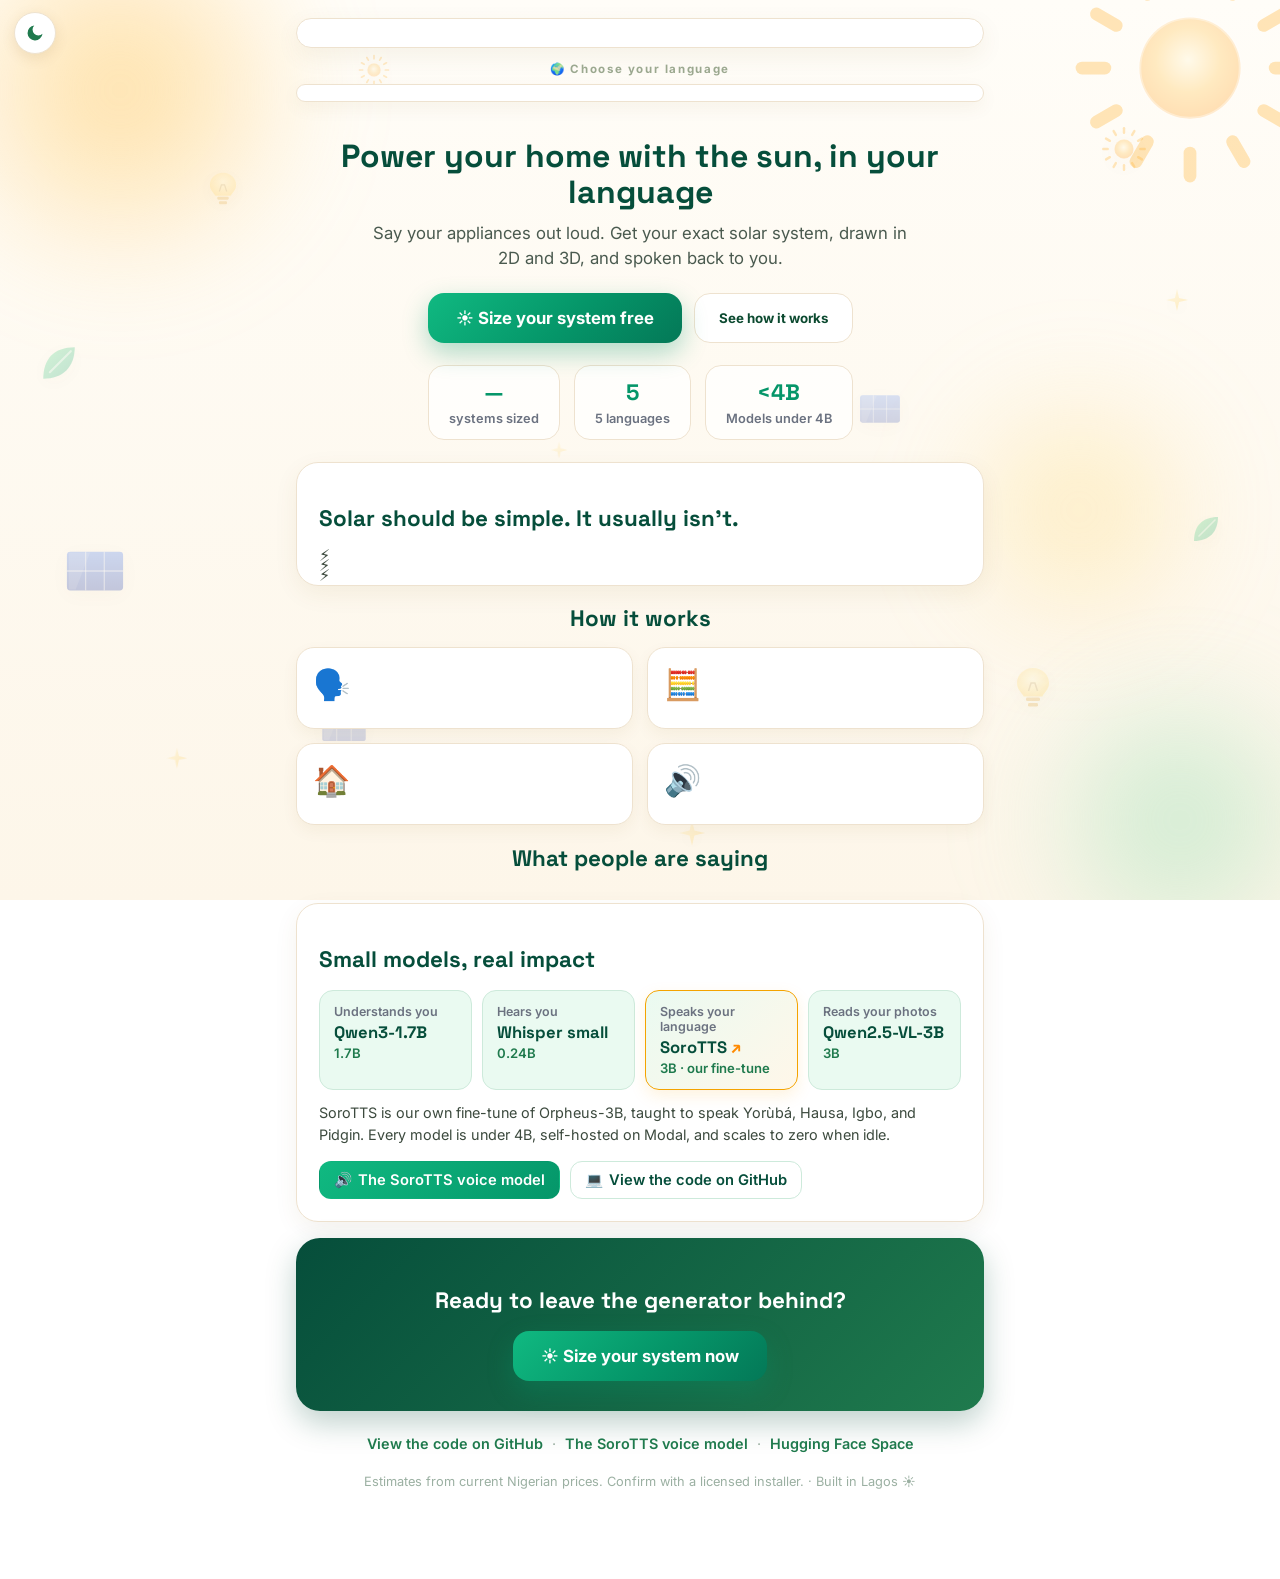
==== commit a3aa85e5: "Home: put the logo, tagline, live badge, and systems-sized count on a rectangular header card" ====
--- a/web/index.html
+++ b/web/index.html
@@ -18,8 +18,10 @@
 <button id="themeBtn" class="themebtn" aria-label="Switch theme" title="Switch theme"></button>
 <div id="acct" class="acct"></div>
 <div class="wrap">
-  <div class="topbar" id="logo"></div>
-  <div id="ucount"></div>
+  <div class="headcard">
+    <div class="topbar" id="logo"></div>
+    <div id="ucount"></div>
+  </div>
   <div class="langlabel" data-i18n="chooseLang">🌍 Choose your language</div>
   <div class="langrow" id="langrow"></div>
 
--- a/web/shell.css
+++ b/web/shell.css
@@ -11,6 +11,7 @@
 .wrap{max-width:720px;margin:0 auto;padding:18px 16px 90px}
 a{color:var(--green)}
 /* header */
+.headcard{background:#fff;border:1.5px solid var(--border);border-radius:20px;padding:15px 18px 13px;box-shadow:0 8px 24px rgba(120,80,20,.07);margin-bottom:8px;text-align:center}
 .topbar{display:flex;align-items:center;justify-content:center;flex-wrap:wrap;gap:8px}
 #ucount{width:100%}
 .langlabel{text-align:center;font-size:.72rem;font-weight:700;letter-spacing:.14em;color:#9ba88f;margin:14px 0 8px}
@@ -298,6 +299,7 @@
 html[data-theme="dark"] .hsection.card,html[data-theme="dark"] .howcard,html[data-theme="dark"] .ghostcta,
 html[data-theme="dark"] .tcard,html[data-theme="dark"] .themebtn{background:var(--card);border-color:var(--line)}
 html[data-theme="dark"] .miccard{background:rgba(24,34,29,.93);border-color:var(--line)}
+html[data-theme="dark"] .headcard{background:rgba(24,34,29,.93);border-color:var(--line)}
 html[data-theme="dark"] .hstat{background:rgba(24,34,29,.62);border-color:var(--line)}
 html[data-theme="dark"] .voicewrap{background:linear-gradient(135deg,#1c2722,#16201b);border-color:var(--line)}
 html[data-theme="dark"] .drop{background:linear-gradient(135deg,#1a2520,#141d19);border-color:#2f4a39;color:#7fe3a9}
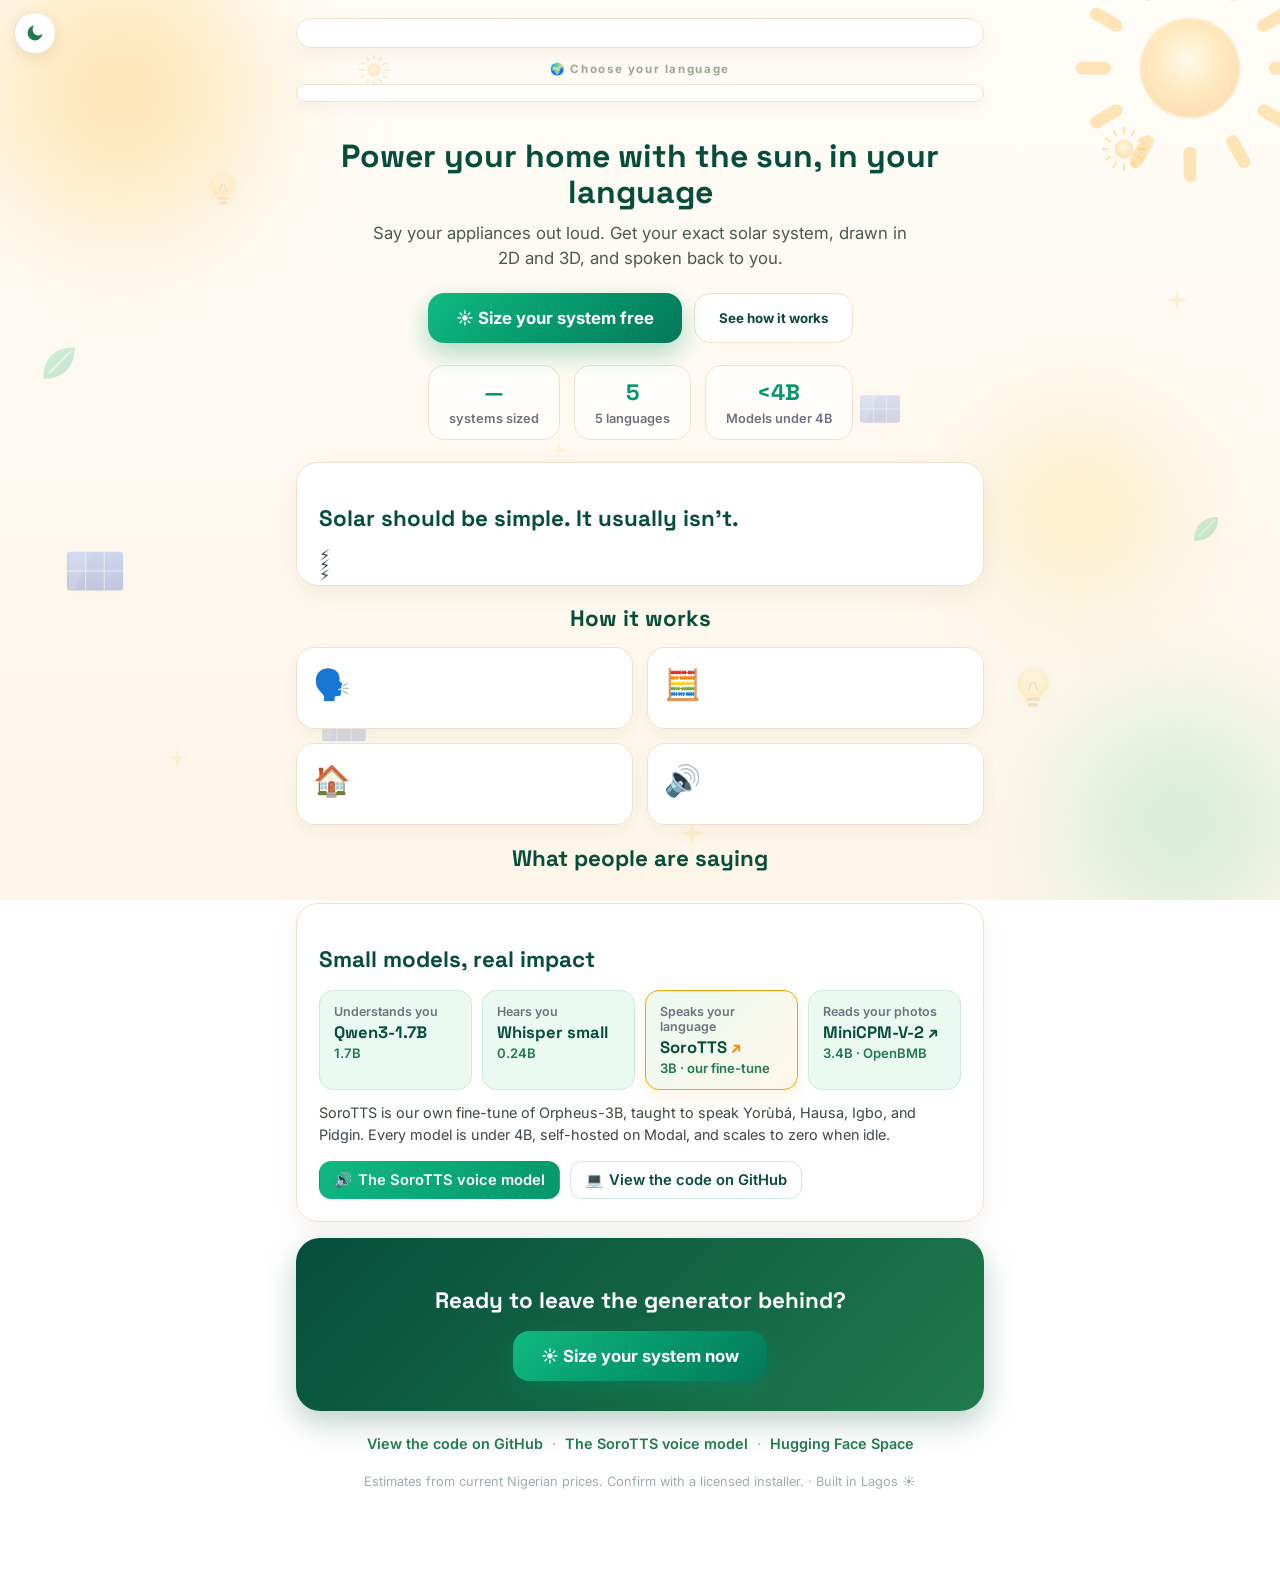
==== commit 75271fea: "Vision: switch to OpenBMB MiniCPM-V-2 as primary, keep Qwen2.5-VL-3B as fallback MiniCPM-V-2 (3.4B, " ====
--- a/web/index.html
+++ b/web/index.html
@@ -77,7 +77,7 @@
           <div class="mname">SoroTTS <span class="ext">↗</span></div>
           <div class="mparam">3B · <span data-i18n="m_ours">our fine-tune</span></div>
         </a>
-        <div class="mcard"><div class="mrole" data-i18n="m_vision">Reads your photos</div><div class="mname">Qwen2.5-VL-3B</div><div class="mparam">3B</div></div>
+        <a class="mcard" href="https://huggingface.co/openbmb/MiniCPM-V-2" target="_blank" rel="noopener"><div class="mrole" data-i18n="m_vision">Reads your photos</div><div class="mname">MiniCPM-V-2 <span class="ext">↗</span></div><div class="mparam">3.4B · OpenBMB</div></a>
       </div>
       <p class="modelnote" data-i18n="models_note">SoroTTS is our own fine-tune of Orpheus-3B, taught to speak Yorùbá, Hausa, Igbo, and Pidgin. Every model is under 4B, self-hosted on Modal, and scales to zero when idle.</p>
       <div class="linkrow">
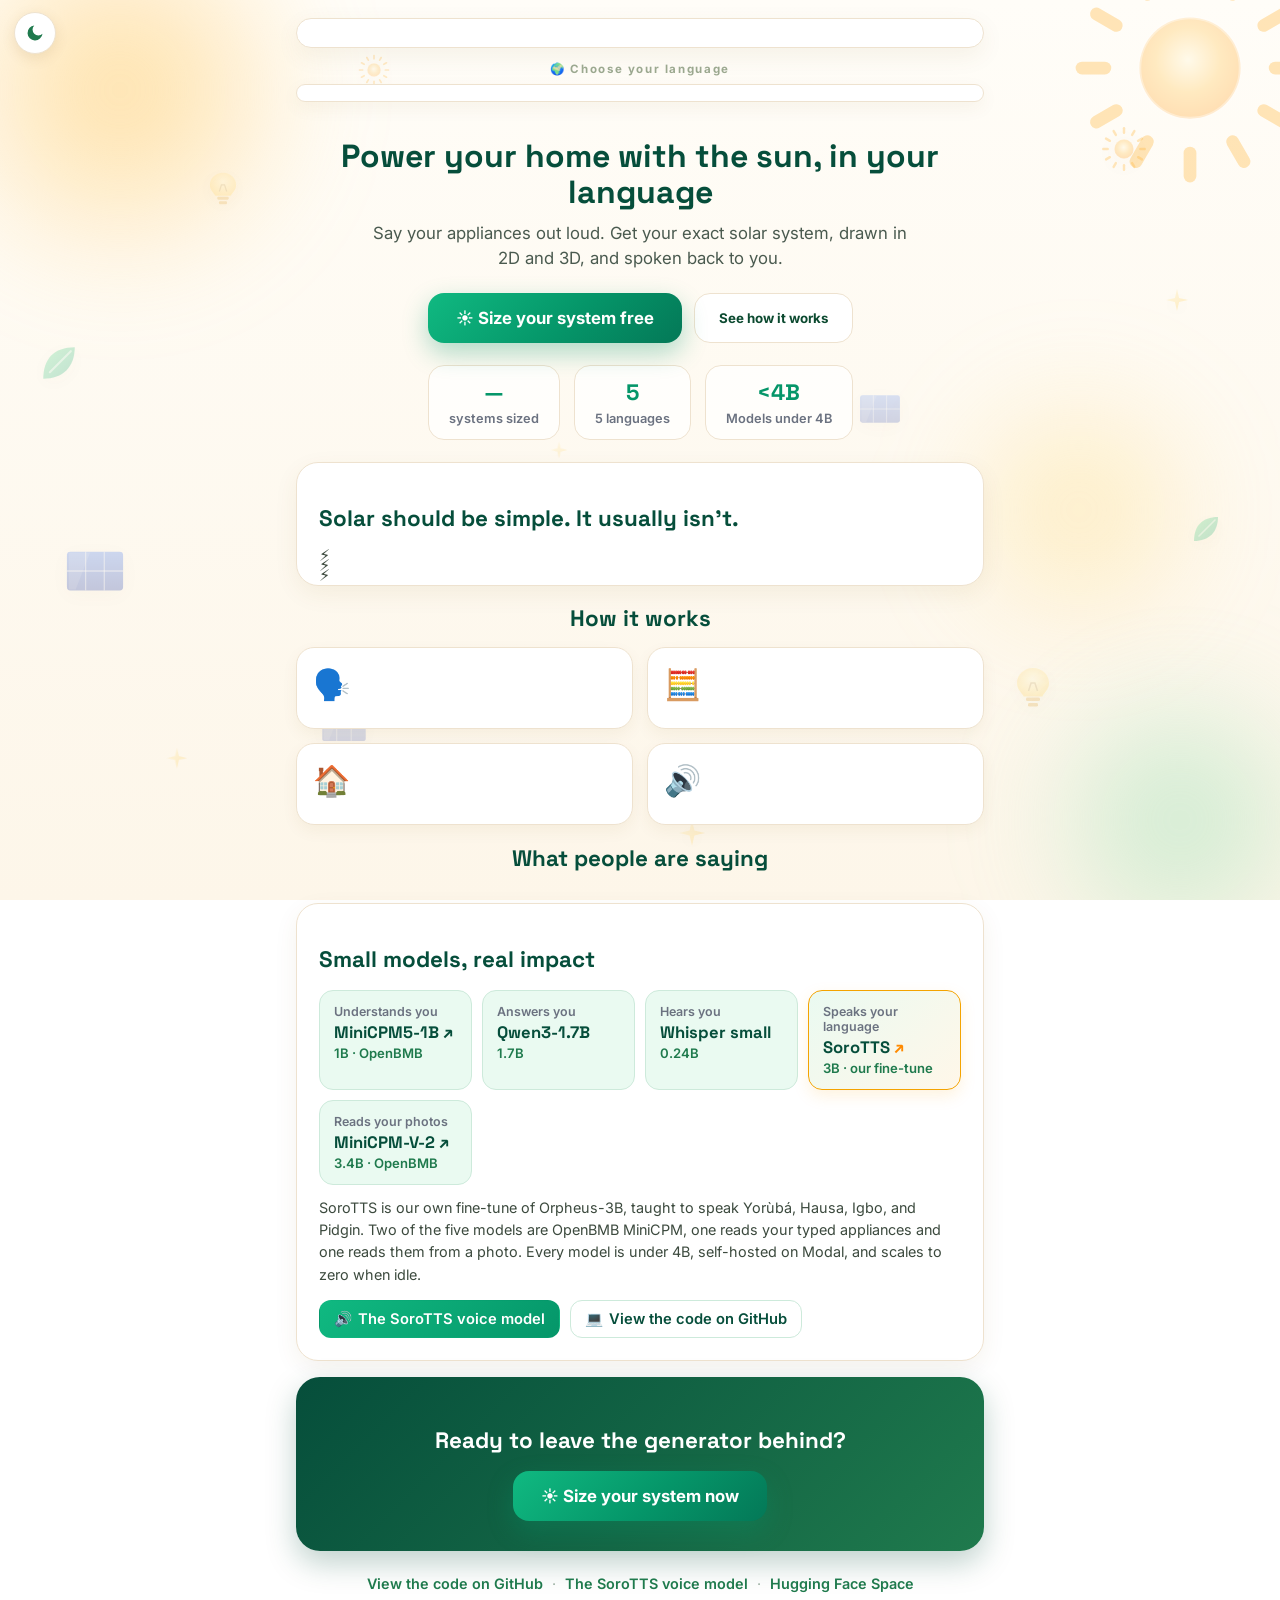
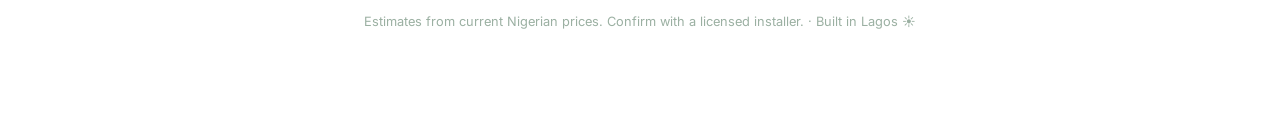
==== commit 0bfa8f52: "Docs: MiniCPM5-1B understands appliances + Qwen answers Q&A (two OpenBMB MiniCPM); new architecture " ====
--- a/web/index.html
+++ b/web/index.html
@@ -18,6 +18,11 @@
 <button id="themeBtn" class="themebtn" aria-label="Switch theme" title="Switch theme"></button>
 <div id="acct" class="acct"></div>
 <div class="wrap">
+  <div id="warmNote" class="warmnote" hidden>
+    <span class="warmspin"></span>
+    <span data-i18n="warm_note">Waking up the AI models. They sleep when idle to stay free, so your first result may take a few extra seconds.</span>
+    <button class="warmx" id="warmClose" aria-label="Dismiss">×</button>
+  </div>
   <div class="headcard">
     <div class="topbar" id="logo"></div>
     <div id="ucount"></div>
@@ -70,7 +75,8 @@
       <h2 data-i18n="why_h">Small models, real impact</h2>
       <p data-i18n="why_s"></p>
       <div class="modelgrid">
-        <div class="mcard"><div class="mrole" data-i18n="m_text">Understands you</div><div class="mname">Qwen3-1.7B</div><div class="mparam">1.7B</div></div>
+        <a class="mcard" href="https://huggingface.co/openbmb/MiniCPM5-1B" target="_blank" rel="noopener"><div class="mrole" data-i18n="m_text">Understands you</div><div class="mname">MiniCPM5-1B <span class="ext">↗</span></div><div class="mparam">1B · OpenBMB</div></a>
+        <div class="mcard"><div class="mrole" data-i18n="m_qa">Answers you</div><div class="mname">Qwen3-1.7B</div><div class="mparam">1.7B</div></div>
         <div class="mcard"><div class="mrole" data-i18n="m_asr">Hears you</div><div class="mname">Whisper small</div><div class="mparam">0.24B</div></div>
         <a class="mcard feat" href="https://huggingface.co/Shinzmann/sorotts" target="_blank" rel="noopener">
           <div class="mrole" data-i18n="m_voice">Speaks your language</div>
@@ -79,7 +85,7 @@
         </a>
         <a class="mcard" href="https://huggingface.co/openbmb/MiniCPM-V-2" target="_blank" rel="noopener"><div class="mrole" data-i18n="m_vision">Reads your photos</div><div class="mname">MiniCPM-V-2 <span class="ext">↗</span></div><div class="mparam">3.4B · OpenBMB</div></a>
       </div>
-      <p class="modelnote" data-i18n="models_note">SoroTTS is our own fine-tune of Orpheus-3B, taught to speak Yorùbá, Hausa, Igbo, and Pidgin. Every model is under 4B, self-hosted on Modal, and scales to zero when idle.</p>
+      <p class="modelnote" data-i18n="models_note">SoroTTS is our own fine-tune of Orpheus-3B, taught to speak Yorùbá, Hausa, Igbo, and Pidgin. Two of the five models are OpenBMB MiniCPM, one reads your typed appliances and one reads them from a photo. Every model is under 4B, self-hosted on Modal, and scales to zero when idle.</p>
       <div class="linkrow">
         <a class="linkbtn primary" href="https://huggingface.co/Shinzmann/sorotts" target="_blank" rel="noopener">🔊 <span data-i18n="lnk_soro">The SoroTTS voice model</span></a>
         <a class="linkbtn" href="https://github.com/Mystique1337/naija-solar" target="_blank" rel="noopener">💻 <span data-i18n="lnk_git">View the code on GitHub</span></a>
--- a/web/shell.css
+++ b/web/shell.css
@@ -12,6 +12,13 @@
 a{color:var(--green)}
 /* header */
 .headcard{background:#fff;border:1.5px solid var(--border);border-radius:20px;padding:15px 18px 13px;box-shadow:0 8px 24px rgba(120,80,20,.07);margin-bottom:8px;text-align:center}
+/* first-load disclaimer: the models scale to zero, so warn that they are waking up */
+.warmnote{display:flex;align-items:center;gap:9px;background:#fff7e9;border:1.5px solid #f3d9a8;border-radius:14px;padding:10px 14px;margin-bottom:10px;color:#7a4a12;font-size:.85rem;font-weight:600;line-height:1.4}
+.warmnote[hidden]{display:none}
+.warmspin{flex:none;width:14px;height:14px;border:2px solid #e3b770;border-top-color:transparent;border-radius:50%;animation:spin .8s linear infinite}
+.warmx{flex:none;margin-left:auto;background:none;border:none;color:#b07d3a;font-size:1.25rem;line-height:1;cursor:pointer;padding:0 2px}
+html[data-theme="dark"] .warmnote{background:#2a2113;border-color:#6b531f;color:#f0c890}
+html[data-theme="dark"] .warmspin{border-color:#6b531f;border-top-color:transparent}
 .topbar{display:flex;align-items:center;justify-content:center;flex-wrap:wrap;gap:8px}
 #ucount{width:100%}
 .langlabel{text-align:center;font-size:.72rem;font-weight:700;letter-spacing:.14em;color:#9ba88f;margin:14px 0 8px}
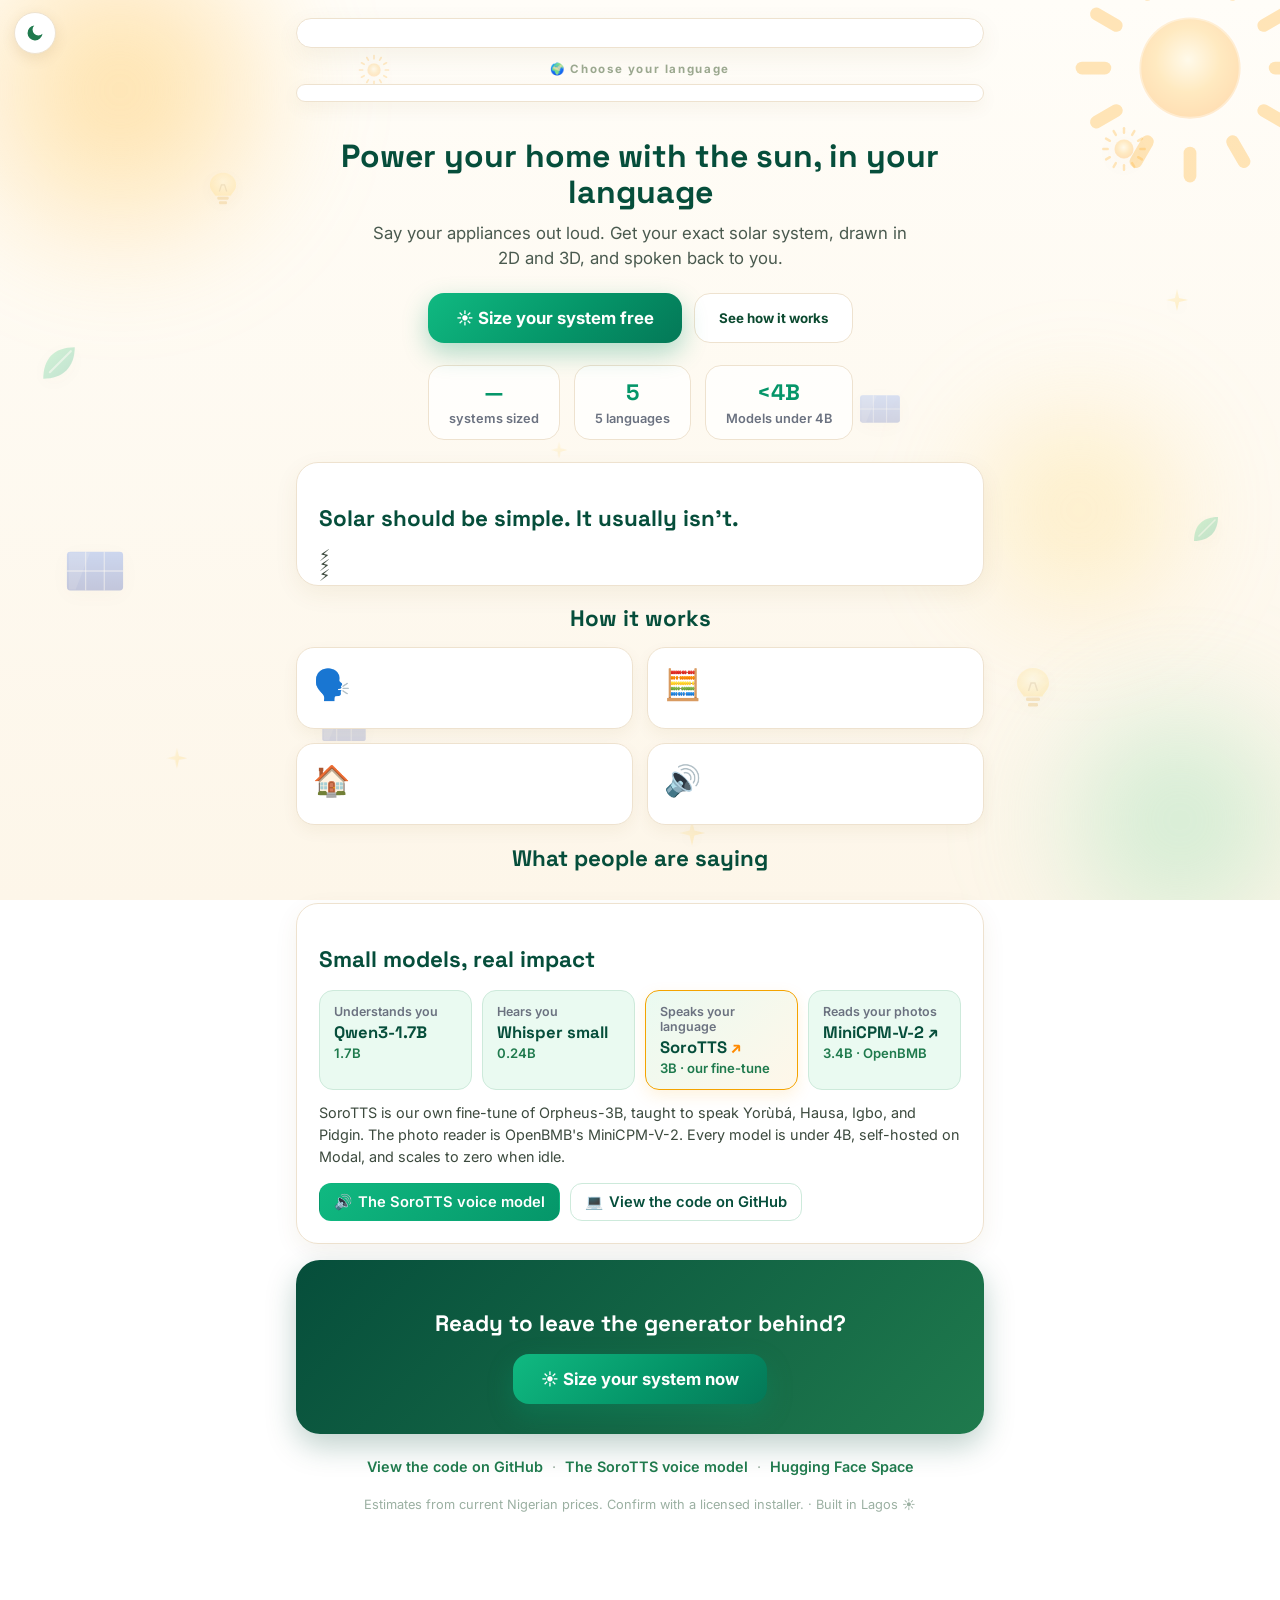
==== commit 109980f8: "Docs: honest single MiniCPM headline (MiniCPM-V-2 vision); text on Qwen3-1.7B" ====
--- a/web/index.html
+++ b/web/index.html
@@ -75,8 +75,7 @@
       <h2 data-i18n="why_h">Small models, real impact</h2>
       <p data-i18n="why_s"></p>
       <div class="modelgrid">
-        <a class="mcard" href="https://huggingface.co/openbmb/MiniCPM5-1B" target="_blank" rel="noopener"><div class="mrole" data-i18n="m_text">Understands you</div><div class="mname">MiniCPM5-1B <span class="ext">↗</span></div><div class="mparam">1B · OpenBMB</div></a>
-        <div class="mcard"><div class="mrole" data-i18n="m_qa">Answers you</div><div class="mname">Qwen3-1.7B</div><div class="mparam">1.7B</div></div>
+        <div class="mcard"><div class="mrole" data-i18n="m_text">Understands you</div><div class="mname">Qwen3-1.7B</div><div class="mparam">1.7B</div></div>
         <div class="mcard"><div class="mrole" data-i18n="m_asr">Hears you</div><div class="mname">Whisper small</div><div class="mparam">0.24B</div></div>
         <a class="mcard feat" href="https://huggingface.co/Shinzmann/sorotts" target="_blank" rel="noopener">
           <div class="mrole" data-i18n="m_voice">Speaks your language</div>
@@ -85,7 +84,7 @@
         </a>
         <a class="mcard" href="https://huggingface.co/openbmb/MiniCPM-V-2" target="_blank" rel="noopener"><div class="mrole" data-i18n="m_vision">Reads your photos</div><div class="mname">MiniCPM-V-2 <span class="ext">↗</span></div><div class="mparam">3.4B · OpenBMB</div></a>
       </div>
-      <p class="modelnote" data-i18n="models_note">SoroTTS is our own fine-tune of Orpheus-3B, taught to speak Yorùbá, Hausa, Igbo, and Pidgin. Two of the five models are OpenBMB MiniCPM, one reads your typed appliances and one reads them from a photo. Every model is under 4B, self-hosted on Modal, and scales to zero when idle.</p>
+      <p class="modelnote" data-i18n="models_note">SoroTTS is our own fine-tune of Orpheus-3B, taught to speak Yorùbá, Hausa, Igbo, and Pidgin. The photo reader is OpenBMB's MiniCPM-V-2. Every model is under 4B, self-hosted on Modal, and scales to zero when idle.</p>
       <div class="linkrow">
         <a class="linkbtn primary" href="https://huggingface.co/Shinzmann/sorotts" target="_blank" rel="noopener">🔊 <span data-i18n="lnk_soro">The SoroTTS voice model</span></a>
         <a class="linkbtn" href="https://github.com/Mystique1337/naija-solar" target="_blank" rel="noopener">💻 <span data-i18n="lnk_git">View the code on GitHub</span></a>
